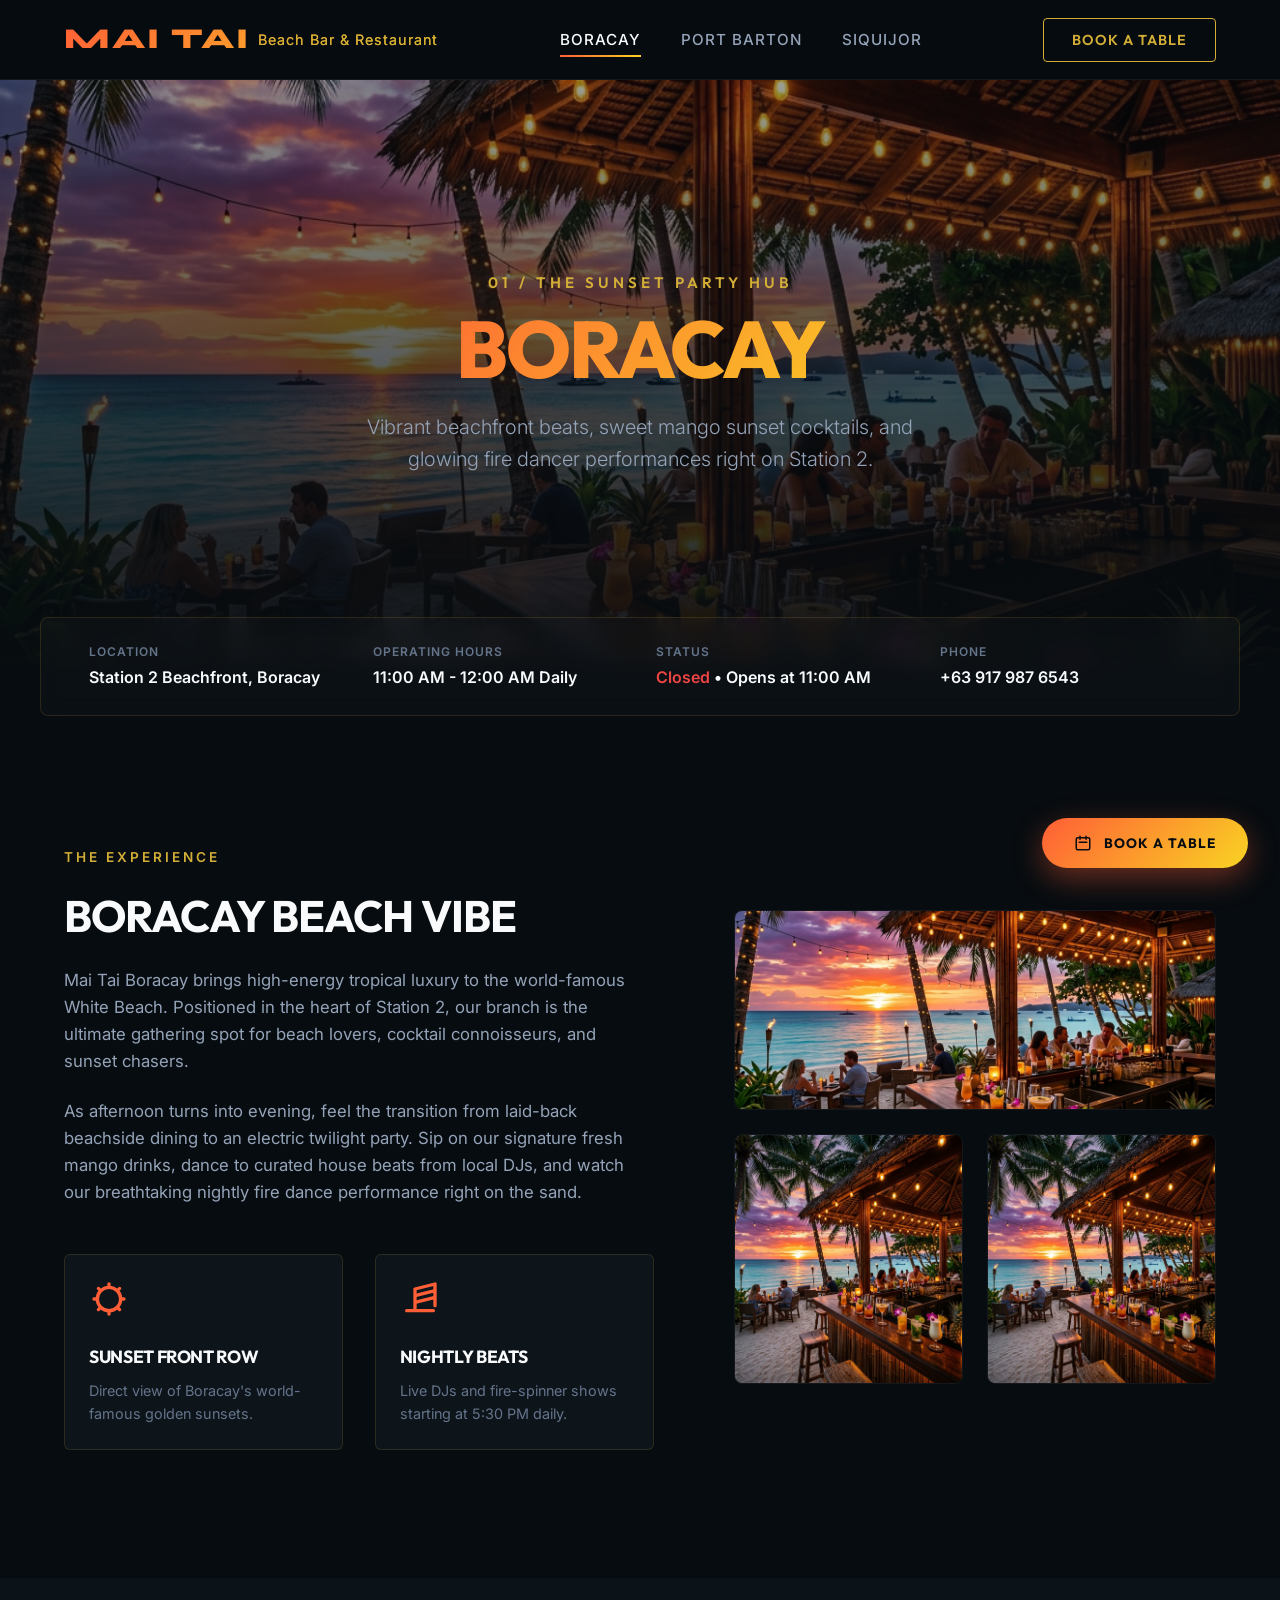
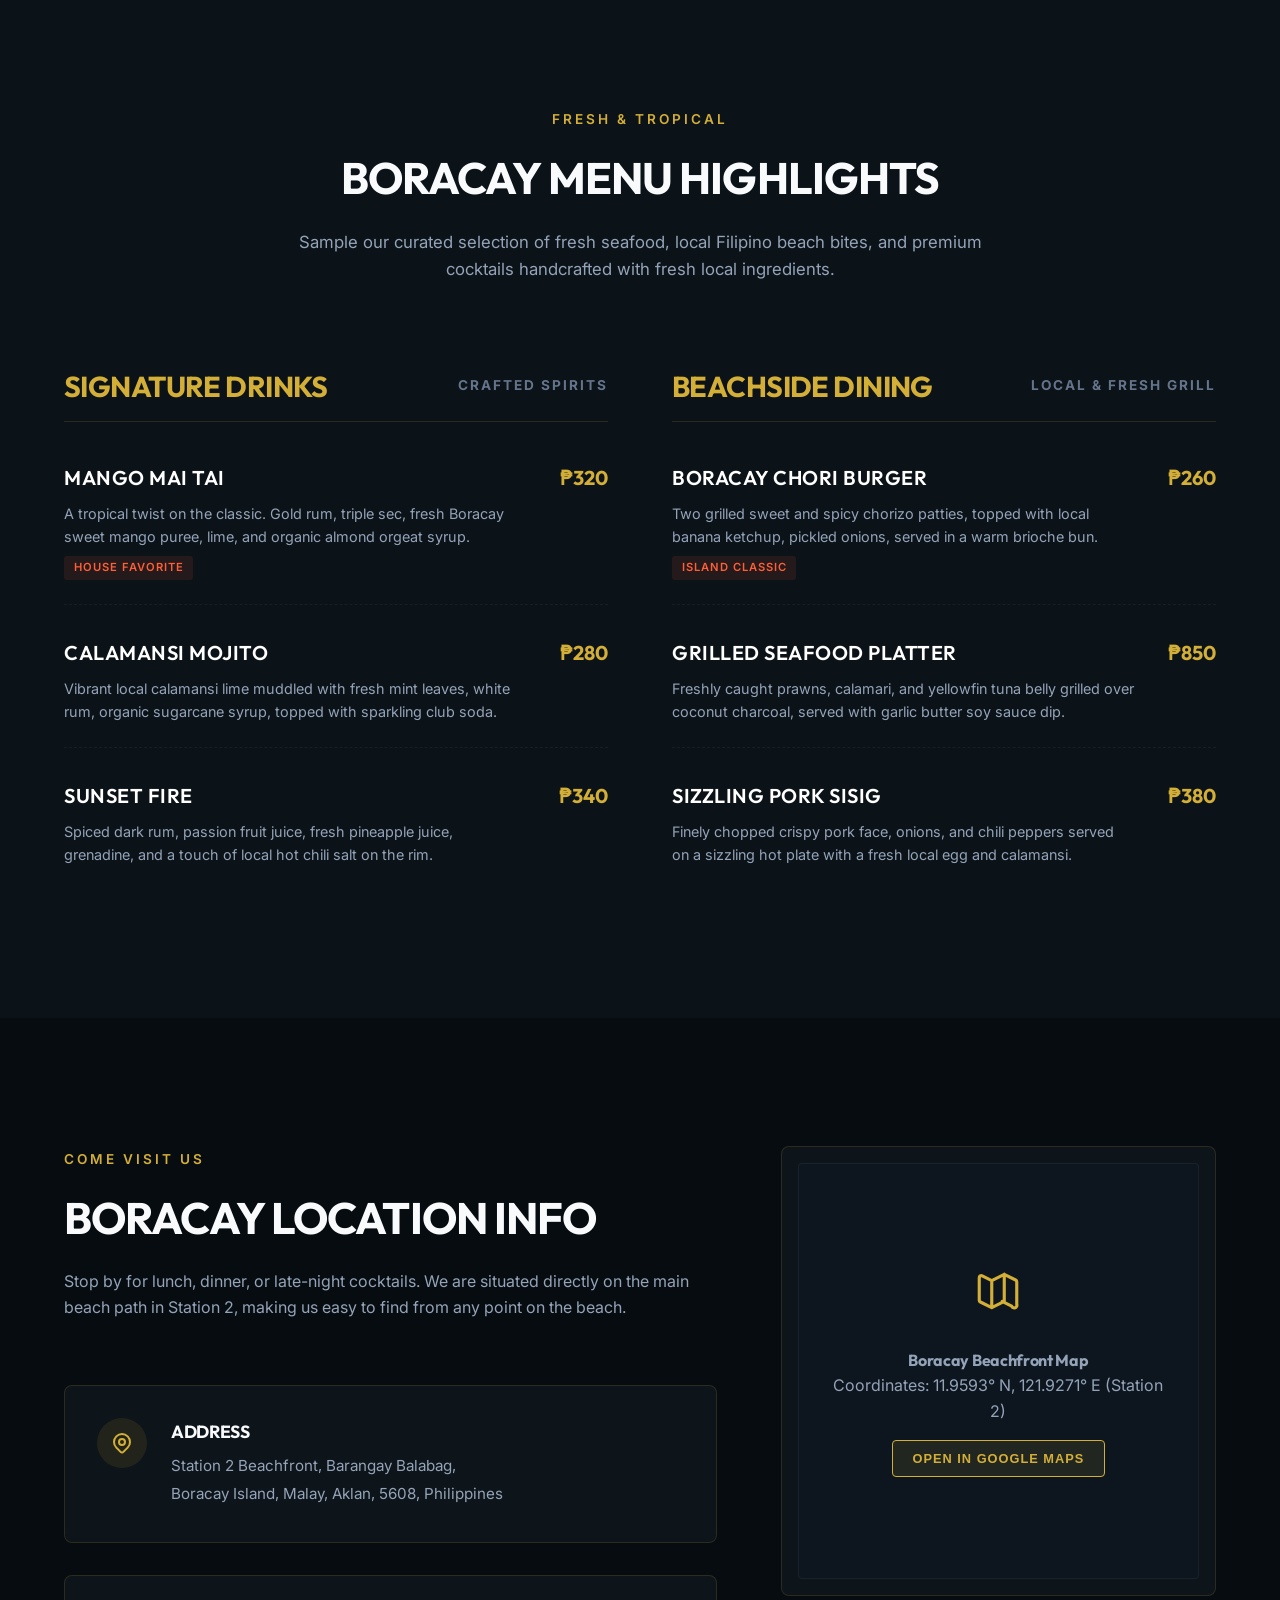
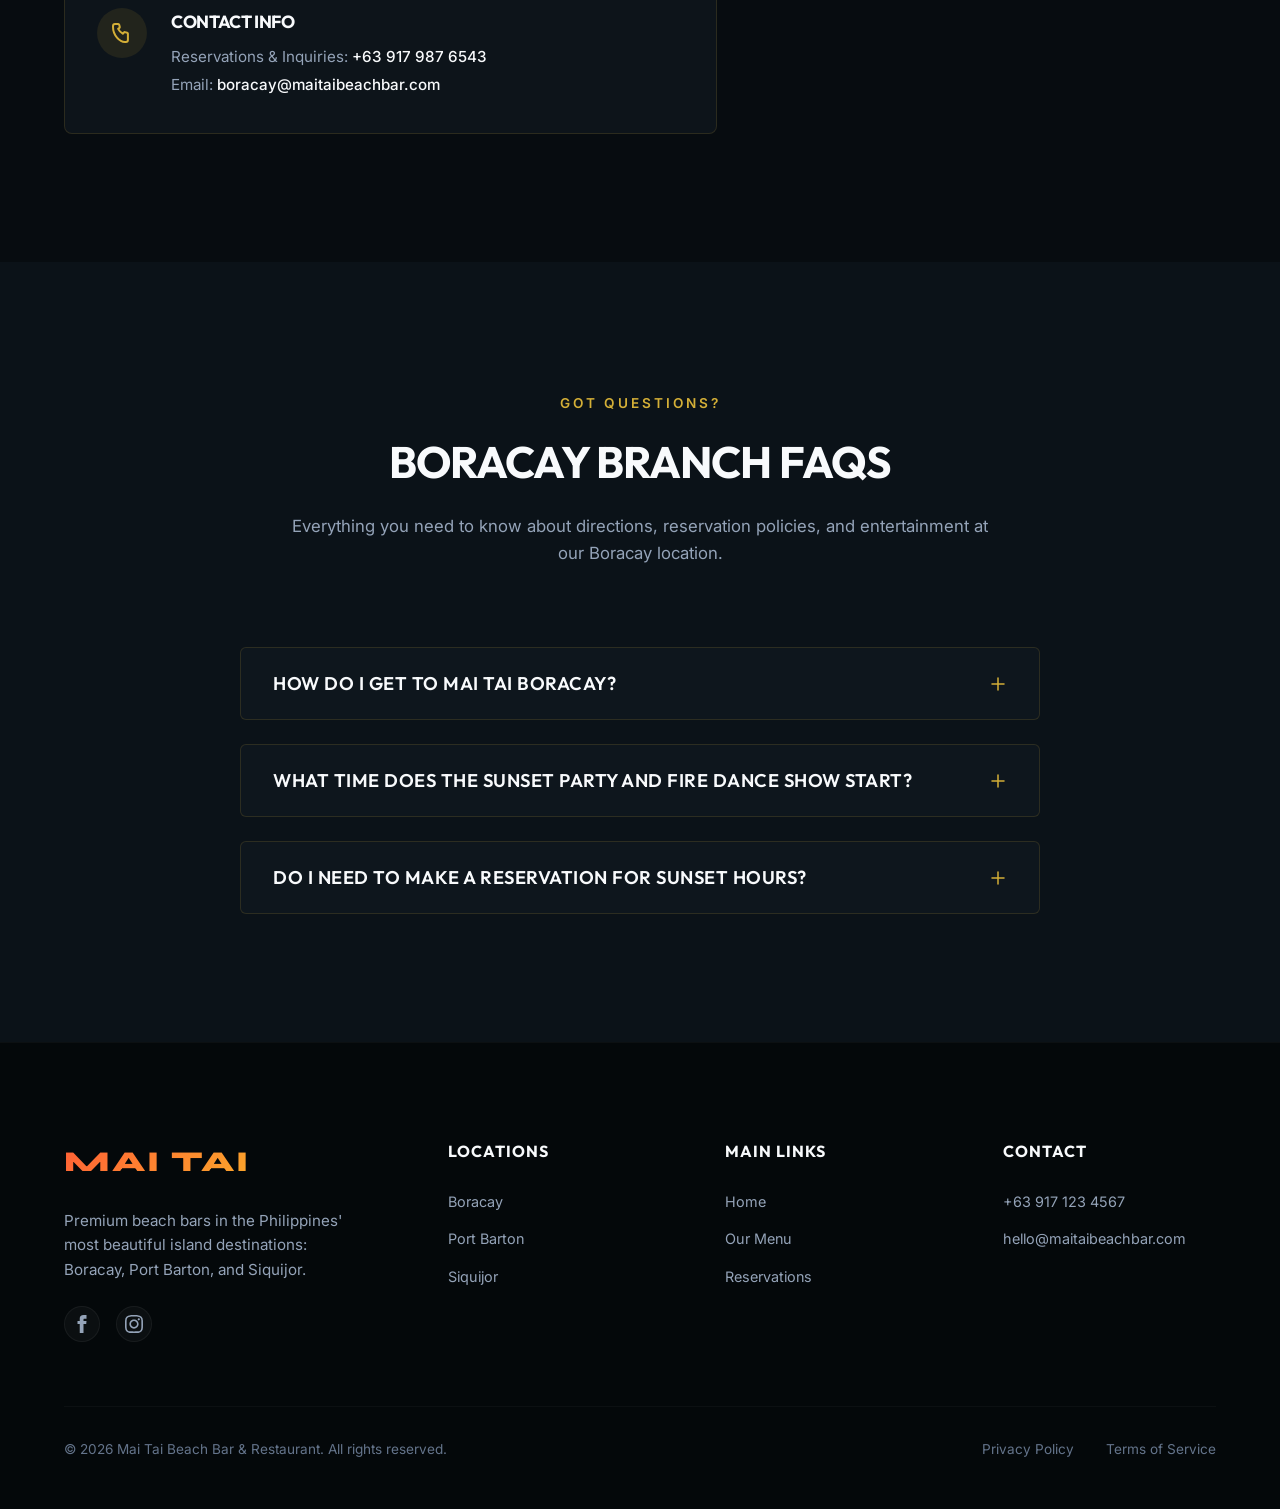
==== boracay.html @ 7ba45258 "Initial commit: Mai Tai Beach Bar Website with vertical split layout and local SEO/GEO schemas" ====
<!DOCTYPE html>
<html lang="en">
<head>
  <meta charset="UTF-8">
  <meta name="viewport" content="width=device-width, initial-scale=1.0">
  <title>Mai Tai Beach Bar Boracay | Sunset Party & Grill beachfront Station 2</title>
  
  <!-- SEO Meta Tags -->
  <meta name="description" content="Visit Mai Tai Beach Bar in Station 2 beachfront, Boracay. Enjoy the ultimate sunset party hub, premium signature mango cocktails, fresh seafood grill, and nightly fire dancer spectacles.">
  <meta name="keywords" content="Mai Tai Boracay, beach bar Boracay, Station 2 beachfront restaurant, Boracay sunset party, Boracay fire dancers, mango cocktails Boracay, seafood grill Boracay">
  
  <!-- Open Graph -->
  <meta property="og:type" content="website">
  <meta property="og:url" content="https://maitaibeachbar.com/boracay.html">
  <meta property="og:title" content="Mai Tai Beach Bar Boracay | Sunset Party & Grill beachfront Station 2">
  <meta property="og:description" content="Experience Boracay's best beach sunset party with signature cocktails, seafood grill, and glowing nightly entertainment right on Station 2 beachfront.">
  <meta property="og:image" content="assets/images/boracay.png">

  <!-- Stylesheet -->
  <link rel="stylesheet" href="css/style.css">

  <!-- Structured Data: LocalBusiness & FAQPage (SEO/GEO) -->
  <script type="application/ld+json">
  {
    "@context": "https://schema.org",
    "@graph": [
      {
        "@type": "BarOrRestaurant",
        "@id": "https://maitaibeachbar.com/boracay.html#localbusiness",
        "name": "Mai Tai Beach Bar & Restaurant - Boracay",
        "image": "https://maitaibeachbar.com/assets/images/boracay.png",
        "url": "https://maitaibeachbar.com/boracay.html",
        "telephone": "+639179876543",
        "priceRange": "$$",
        "servesCuisine": "Filipino Fusion, International, Seafood, Cocktails",
        "address": {
          "@type": "PostalAddress",
          "streetAddress": "Station 2, Beachfront, Balabag",
          "addressLocality": "Boracay Island",
          "addressRegion": "Malay, Aklan",
          "postalCode": "5608",
          "addressCountry": "PH"
        },
        "geo": {
          "@type": "GeoCoordinates",
          "latitude": 11.9593,
          "longitude": 121.9271
        },
        "openingHoursSpecification": [
          {
            "@type": "OpeningHoursSpecification",
            "dayOfWeek": [
              "Monday",
              "Tuesday",
              "Wednesday",
              "Thursday",
              "Friday",
              "Saturday",
              "Sunday"
            ],
            "opens": "11:00",
            "closes": "00:00"
          }
        ],
        "menu": "https://maitaibeachbar.com/boracay.html#menu"
      },
      {
        "@type": "FAQPage",
        "@id": "https://maitaibeachbar.com/boracay.html#faq",
        "mainEntity": [
          {
            "@type": "Question",
            "name": "Where is Mai Tai Boracay located?",
            "acceptedAnswer": {
              "@type": "Answer",
              "text": "Mai Tai Boracay is situated directly on the beachfront of Station 2, Balabag, Boracay Island, right in the center of the famous white beach, making it highly accessible from nearby hotels."
            }
          },
          {
            "@type": "Question",
            "name": "What time does the sunset party and fire dance show start?",
            "acceptedAnswer": {
              "@type": "Answer",
              "text": "Our sunset happy hour begins at 4:00 PM daily. The famous fire dance shows and DJ sessions start at 5:30 PM just as the sun sets over the horizon."
            }
          },
          {
            "@type": "Question",
            "name": "Do I need to make a reservation for sunset hours?",
            "acceptedAnswer": {
              "@type": "Answer",
              "text": "Walk-ins are welcome, but beachfront tables are highly popular during sunset peak hours (4:30 PM - 6:30 PM). We strongly recommend reserving a table online in advance to guarantee the best views."
            }
          }
        ]
      }
    ]
  }
  </script>
</head>
<body>

  <!-- Navigation -->
  <nav class="navbar" id="main-nav">
    <a href="index.html" class="logo">
      MAI TAI <span>Beach Bar & Restaurant</span>
    </a>
    <ul class="nav-links" id="nav-menu">
      <li class="nav-item active"><a href="boracay.html">Boracay</a></li>
      <li class="nav-item"><a href="port-barton.html">Port Barton</a></li>
      <li class="nav-item"><a href="siquijor.html">Siquijor</a></li>
    </ul>
    <button class="nav-btn open-booking-modal" data-branch="Boracay">Book a Table</button>
    <button class="hamburger" id="nav-toggle" aria-label="Toggle Menu">
      <span></span>
      <span></span>
      <span></span>
    </button>
  </nav>

  <!-- Hero Section -->
  <header class="branch-hero">
    <div class="branch-hero-bg" style="background-image: url('assets/images/boracay.png');"></div>
    <div class="branch-hero-content">
      <span class="branch-tag">01 / The Sunset Party Hub</span>
      <h1 class="branch-title">Boracay</h1>
      <p class="branch-subtitle">Vibrant beachfront beats, sweet mango sunset cocktails, and glowing fire dancer performances right on Station 2.</p>
    </div>
  </header>

  <!-- TL;DR Quick Info Bar (GEO-Optimized Card) -->
  <section class="container">
    <div class="tldr-bar">
      <div class="tldr-item">
        <span class="tldr-label">Location</span>
        <span class="tldr-value">Station 2 Beachfront, Boracay</span>
      </div>
      <div class="tldr-item">
        <span class="tldr-label">Operating Hours</span>
        <span class="tldr-value">11:00 AM - 12:00 AM Daily</span>
      </div>
      <div class="tldr-item">
        <span class="tldr-label">Status</span>
        <span class="tldr-value" id="open-status">Loading hours...</span>
      </div>
      <div class="tldr-item">
        <span class="tldr-label">Phone</span>
        <span class="tldr-value"><a href="tel:+639179876543">+63 917 987 6543</a></span>
      </div>
    </div>
  </section>

  <!-- About / Vibe Section -->
  <section class="section section-dark">
    <div class="container about-grid">
      <div class="about-text">
        <span class="section-tag">The Experience</span>
        <h2 class="section-title">Boracay Beach Vibe</h2>
        <p>Mai Tai Boracay brings high-energy tropical luxury to the world-famous White Beach. Positioned in the heart of Station 2, our branch is the ultimate gathering spot for beach lovers, cocktail connoisseurs, and sunset chasers.</p>
        <p>As afternoon turns into evening, feel the transition from laid-back beachside dining to an electric twilight party. Sip on our signature fresh mango drinks, dance to curated house beats from local DJs, and watch our breathtaking nightly fire dance performance right on the sand.</p>
        
        <div class="about-features">
          <div class="feature-card">
            <svg class="feature-icon" fill="none" stroke="currentColor" stroke-linecap="round" stroke-linejoin="round" stroke-width="2" viewBox="0 0 24 24"><path d="M12 3v1m0 16v1m9-9h-1M4 12H3m15.364-6.364l-.707.707M6.343 17.657l-.707.707m0-12.728l.707.707m11.314 11.314l.707.707M12 5a7 7 0 100 14 7 7 0 000-14z"/></svg>
            <h4>Sunset Front Row</h4>
            <p>Direct view of Boracay's world-famous golden sunsets.</p>
          </div>
          <div class="feature-card">
            <svg class="feature-icon" fill="none" stroke="currentColor" stroke-linecap="round" stroke-linejoin="round" stroke-width="2" viewBox="0 0 24 24"><path d="M9 19V6l12-3v13M9 10l12-3M9 14l12-3M4 19H20"/></svg>
            <h4>Nightly Beats</h4>
            <p>Live DJs and fire-spinner shows starting at 5:30 PM daily.</p>
          </div>
        </div>
      </div>
      
      <div class="about-gallery">
        <div class="gallery-img wide">
          <img src="assets/images/boracay.png" alt="Mai Tai Boracay sunset beachfront dining view">
        </div>
        <div class="gallery-img">
          <img src="assets/images/boracay.png" alt="Vibrant tropical cocktails at Mai Tai Boracay">
        </div>
        <div class="gallery-img">
          <img src="assets/images/boracay.png" alt="Beachfront fire performance at Mai Tai Beach Bar">
        </div>
      </div>
    </div>
  </section>

  <!-- Digital Menu Preview -->
  <section class="section section-alt" id="menu">
    <div class="container">
      <div class="section-header">
        <span class="section-tag">Fresh & Tropical</span>
        <h2 class="section-title">Boracay Menu Highlights</h2>
        <p class="section-desc">Sample our curated selection of fresh seafood, local Filipino beach bites, and premium cocktails handcrafted with fresh local ingredients.</p>
      </div>

      <div class="menu-grid">
        <!-- Cocktails -->
        <div>
          <h3 class="menu-category-title">Signature Drinks <span>Crafted Spirits</span></h3>
          <div class="menu-items-list">
            <div class="menu-item">
              <div class="menu-item-header">
                <h4 class="menu-item-name">Mango Mai Tai</h4>
                <span class="menu-item-price">₱320</span>
              </div>
              <p class="menu-item-desc">A tropical twist on the classic. Gold rum, triple sec, fresh Boracay sweet mango puree, lime, and organic almond orgeat syrup.</p>
              <span class="menu-item-tag">House Favorite</span>
            </div>
            <div class="menu-item">
              <div class="menu-item-header">
                <h4 class="menu-item-name">Calamansi Mojito</h4>
                <span class="menu-item-price">₱280</span>
              </div>
              <p class="menu-item-desc">Vibrant local calamansi lime muddled with fresh mint leaves, white rum, organic sugarcane syrup, topped with sparkling club soda.</p>
            </div>
            <div class="menu-item">
              <div class="menu-item-header">
                <h4 class="menu-item-name">Sunset Fire</h4>
                <span class="menu-item-price">₱340</span>
              </div>
              <p class="menu-item-desc">Spiced dark rum, passion fruit juice, fresh pineapple juice, grenadine, and a touch of local hot chili salt on the rim.</p>
            </div>
          </div>
        </div>

        <!-- Food -->
        <div>
          <h3 class="menu-category-title">Beachside Dining <span>Local & Fresh Grill</span></h3>
          <div class="menu-items-list">
            <div class="menu-item">
              <div class="menu-item-header">
                <h4 class="menu-item-name">Boracay Chori Burger</h4>
                <span class="menu-item-price">₱260</span>
              </div>
              <p class="menu-item-desc">Two grilled sweet and spicy chorizo patties, topped with local banana ketchup, pickled onions, served in a warm brioche bun.</p>
              <span class="menu-item-tag">Island Classic</span>
            </div>
            <div class="menu-item">
              <div class="menu-item-header">
                <h4 class="menu-item-name">Grilled Seafood Platter</h4>
                <span class="menu-item-price">₱850</span>
              </div>
              <p class="menu-item-desc">Freshly caught prawns, calamari, and yellowfin tuna belly grilled over coconut charcoal, served with garlic butter soy sauce dip.</p>
            </div>
            <div class="menu-item">
              <div class="menu-item-header">
                <h4 class="menu-item-name">Sizzling Pork Sisig</h4>
                <span class="menu-item-price">₱380</span>
              </div>
              <p class="menu-item-desc">Finely chopped crispy pork face, onions, and chili peppers served on a sizzling hot plate with a fresh local egg and calamansi.</p>
            </div>
          </div>
        </div>
      </div>
    </div>
  </section>

  <!-- Location Map & Contact -->
  <section class="section section-dark">
    <div class="container contact-grid">
      <!-- Contact Information -->
      <div class="contact-info-list">
        <div>
          <span class="section-tag">Come Visit Us</span>
          <h2 class="section-title">Boracay Location Info</h2>
          <p style="color: var(--text-secondary); margin-bottom: 2rem;">Stop by for lunch, dinner, or late-night cocktails. We are situated directly on the main beach path in Station 2, making us easy to find from any point on the beach.</p>
        </div>
        
        <div class="info-item-box">
          <div class="info-icon-wrapper">
            <svg fill="none" stroke="currentColor" stroke-linecap="round" stroke-linejoin="round" stroke-width="2" viewBox="0 0 24 24"><path d="M17.657 16.657L13.414 20.9a1.998 1.998 0 01-2.827 0l-4.244-4.243a8 8 0 1111.314 0z"/><path d="M15 11a3 3 0 11-6 0 3 3 0 016 0z"/></svg>
          </div>
          <div class="info-details">
            <h4>Address</h4>
            <p>Station 2 Beachfront, Barangay Balabag,</p>
            <p>Boracay Island, Malay, Aklan, 5608, Philippines</p>
          </div>
        </div>

        <div class="info-item-box">
          <div class="info-icon-wrapper">
            <svg fill="none" stroke="currentColor" stroke-linecap="round" stroke-linejoin="round" stroke-width="2" viewBox="0 0 24 24"><path d="M3 5a2 2 0 012-2h3.28a1 1 0 01.94.725l.548 2.2a1 1 0 01-.321.988l-1.305.98a10.582 10.582 0 004.872 4.872l.98-1.305a1 1 0 01.988-.321l2.2.548a1 1 0 01.725.94V19a2 2 0 01-2 2h-1C9.716 21 3 14.284 3 6V5z"/></svg>
          </div>
          <div class="info-details">
            <h4>Contact Info</h4>
            <p>Reservations & Inquiries: <a href="tel:+639179876543">+63 917 987 6543</a></p>
            <p>Email: <a href="mailto:boracay@maitaibeachbar.com">boracay@maitaibeachbar.com</a></p>
          </div>
        </div>
      </div>

      <!-- Map Block -->
      <div class="map-card">
        <div class="map-embed">
          <div class="map-placeholder-content">
            <svg class="map-placeholder-icon" fill="none" stroke="currentColor" stroke-linecap="round" stroke-linejoin="round" stroke-width="1.5" viewBox="0 0 24 24"><path d="M9 20l-5.447-2.724A1 1 0 013 16.382V5.618a1 1 0 011.447-.894L9 7m0 13l6-3m-6 3V7m5 10l4.553 2.276A1 1 0 0021 18.382V7.618a1 1 0 00-.553-.894L15 4m0 13V4m0 0L9 7"/></svg>
            <h4>Boracay Beachfront Map</h4>
            <p>Coordinates: 11.9593° N, 121.9271° E (Station 2)</p>
            <button class="map-placeholder-btn" onclick="window.open('https://maps.google.com/?q=11.9593,121.9271')">Open in Google Maps</button>
          </div>
        </div>
      </div>
    </div>
  </section>

  <!-- FAQ Section (GEO/RAG-Optimized) -->
  <section class="section section-alt">
    <div class="container">
      <div class="section-header">
        <span class="section-tag">Got Questions?</span>
        <h2 class="section-title">Boracay Branch FAQs</h2>
        <p class="section-desc">Everything you need to know about directions, reservation policies, and entertainment at our Boracay location.</p>
      </div>

      <div class="faq-list">
        <div class="faq-item">
          <button class="faq-question">
            <span>How do I get to Mai Tai Boracay?</span>
            <svg class="faq-icon" fill="none" stroke="currentColor" stroke-linecap="round" stroke-linejoin="round" stroke-width="2" viewBox="0 0 24 24"><path d="M12 4v16m8-8H4"/></svg>
          </button>
          <div class="faq-answer">
            <div class="faq-answer-content">
              We are located right on the beachfront pathway of Station 2, Barangay Balabag. If you're walking along the beach, we are situated between D'Mall and Station 3. Any tricycle driver can take you to the Station 2 beachfront access path near Hennan Regent, and we are just a short 2-minute walk from the main road.
            </div>
          </div>
        </div>

        <div class="faq-item">
          <button class="faq-question">
            <span>What time does the sunset party and fire dance show start?</span>
            <svg class="faq-icon" fill="none" stroke="currentColor" stroke-linecap="round" stroke-linejoin="round" stroke-width="2" viewBox="0 0 24 24"><path d="M12 4v16m8-8H4"/></svg>
          </button>
          <div class="faq-answer">
            <div class="faq-answer-content">
              Our sunset happy hour begins at 4:00 PM daily. The famous fire dance shows and DJ sessions start at 5:30 PM just as the sun sets over the horizon.
            </div>
          </div>
        </div>

        <div class="faq-item">
          <button class="faq-question">
            <span>Do I need to make a reservation for sunset hours?</span>
            <svg class="faq-icon" fill="none" stroke="currentColor" stroke-linecap="round" stroke-linejoin="round" stroke-width="2" viewBox="0 0 24 24"><path d="M12 4v16m8-8H4"/></svg>
          </button>
          <div class="faq-answer">
            <div class="faq-answer-content">
              Walk-ins are welcome, but beachfront tables are highly popular during sunset peak hours (4:30 PM - 6:30 PM). We strongly recommend reserving a table online in advance to guarantee the best views.
            </div>
          </div>
        </div>
      </div>
    </div>
  </section>

  <!-- Footer -->
  <footer class="footer">
    <div class="footer-grid">
      <div class="footer-brand">
        <a href="index.html" class="logo">MAI TAI</a>
        <p class="footer-desc">Premium beach bars in the Philippines' most beautiful island destinations: Boracay, Port Barton, and Siquijor.</p>
        <div class="social-links">
          <a href="#" class="social-icon" aria-label="Facebook"><svg fill="currentColor" width="18" height="18" viewBox="0 0 24 24"><path d="M9 8h-3v4h3v12h5v-12h3.642l.358-4h-4v-1.667c0-.955.192-1.333 1.115-1.333h2.885v-5h-3.808c-3.596 0-5.192 1.583-5.192 4.615v3.385z"/></svg></a>
          <a href="#" class="social-icon" aria-label="Instagram"><svg fill="currentColor" width="18" height="18" viewBox="0 0 24 24"><path d="M12 2.163c3.204 0 3.584.012 4.85.07 3.252.148 4.771 1.691 4.919 4.919.058 1.265.069 1.645.069 4.849 0 3.205-.012 3.584-.069 4.849-.149 3.225-1.664 4.771-4.919 4.919-1.266.058-1.644.07-4.85.07-3.204 0-3.584-.012-4.849-.07-3.26-.149-4.771-1.699-4.919-4.92-.058-1.265-.07-1.644-.07-4.849 0-3.204.013-3.583.07-4.849.149-3.227 1.664-4.771 4.919-4.919 1.266-.057 1.645-.069 4.849-.069zm0-2c-3.259 0-3.667.014-4.947.072-4.358.2-6.78 2.618-6.98 6.98-.059 1.281-.073 1.689-.073 4.948 0 3.259.014 3.668.072 4.948.2 4.358 2.618 6.78 6.98 6.98 1.281.058 1.689.072 4.948.072 3.259 0 3.668-.014 4.948-.072 4.354-.2 6.782-2.618 6.979-6.98.059-1.28.073-1.689.073-4.948 0-3.259-.014-3.667-.072-4.947-.196-4.354-2.617-6.78-6.979-6.98-1.281-.059-1.69-.073-4.949-.073zm0 5.838c-3.403 0-6.162 2.759-6.162 6.162s2.759 6.163 6.162 6.163 6.162-2.759 6.162-6.163c0-3.403-2.759-6.162-6.162-6.162zm0 10.162c-2.209 0-4-1.79-4-4 0-2.209 1.791-4 4-4s4 1.791 4 4c0 2.21-1.791 4-4 4zm6.406-11.845c-.796 0-1.441.645-1.441 1.44s.645 1.44 1.441 1.44c.795 0 1.439-.645 1.439-1.44s-.644-1.44-1.439-1.44z"/></svg></a>
        </div>
      </div>
      
      <div class="footer-col">
        <h5>Locations</h5>
        <ul class="footer-links">
          <li><a href="boracay.html">Boracay</a></li>
          <li><a href="port-barton.html">Port Barton</a></li>
          <li><a href="siquijor.html">Siquijor</a></li>
        </ul>
      </div>

      <div class="footer-col">
        <h5>Main Links</h5>
        <ul class="footer-links">
          <li><a href="index.html">Home</a></li>
          <li><a href="boracay.html#menu">Our Menu</a></li>
          <li><a href="#" class="open-booking-modal">Reservations</a></li>
        </ul>
      </div>

      <div class="footer-col">
        <h5>Contact</h5>
        <ul class="footer-links">
          <li><a href="tel:+639171234567">+63 917 123 4567</a></li>
          <li><a href="mailto:hello@maitaibeachbar.com">hello@maitaibeachbar.com</a></li>
        </ul>
      </div>
    </div>
    
    <div class="footer-bottom">
      <p>&copy; 2026 Mai Tai Beach Bar & Restaurant. All rights reserved.</p>
      <div class="footer-policy-links">
        <a href="#">Privacy Policy</a>
        <a href="#">Terms of Service</a>
      </div>
    </div>
  </footer>

  <!-- Floating Booking Button -->
  <button class="floating-booking-btn open-booking-modal" data-branch="Boracay">
    <svg fill="none" stroke="currentColor" stroke-linecap="round" stroke-linejoin="round" stroke-width="2" viewBox="0 0 24 24"><path d="M8 7V3m8 4V3m-9 8h10M5 21h14a2 2 0 002-2V7a2 2 0 00-2-2H5a2 2 0 00-2 2v12a2 2 0 002 2z"/></svg>
    Book a Table
  </button>

  <!-- Reservation Modal -->
  <div class="modal" id="booking-modal">
    <div class="modal-content">
      <button class="modal-close" id="close-modal" aria-label="Close Modal">
        <svg fill="none" stroke="currentColor" stroke-linecap="round" stroke-linejoin="round" stroke-width="2" viewBox="0 0 24 24"><path d="M6 18L18 6M6 6l12 12"/></svg>
      </button>
      
      <!-- Form State -->
      <form id="reservation-form">
        <div class="modal-header">
          <h3>Reserve A Table</h3>
          <p>Book your spot in paradise. Select your preferred branch below.</p>
        </div>
        
        <div class="form-group">
          <label class="form-label" for="book-branch">Select Beach Bar Branch</label>
          <select class="form-control" id="book-branch" name="branch" required>
            <option value="Boracay" selected>Mai Tai Boracay (Station 2)</option>
            <option value="Port Barton">Mai Tai Port Barton (Itaytay Beach)</option>
            <option value="Siquijor">Mai Tai Siquijor (San Juan Cliffside)</option>
          </select>
        </div>
        
        <div class="form-row">
          <div class="form-group">
            <label class="form-label" for="book-date">Date</label>
            <input type="date" class="form-control" id="book-date" name="date" required>
          </div>
          <div class="form-group">
            <label class="form-label" for="book-time">Time</label>
            <select class="form-control" id="book-time" name="time" required>
              <option value="" disabled selected>Select time...</option>
              <option value="11:00 AM">11:00 AM</option>
              <option value="12:30 PM">12:30 PM</option>
              <option value="2:00 PM">2:00 PM</option>
              <option value="4:00 PM">4:00 PM (Pre-Sunset)</option>
              <option value="5:30 PM">5:30 PM (Sunset Peak)</option>
              <option value="7:00 PM">7:00 PM</option>
              <option value="8:30 PM">8:30 PM</option>
              <option value="10:00 PM">10:00 PM</option>
            </select>
          </div>
        </div>

        <div class="form-row">
          <div class="form-group">
            <label class="form-label" for="book-guests">Guests</label>
            <select class="form-control" id="book-guests" name="guests" required>
              <option value="2" selected>2 People</option>
              <option value="3">3 People</option>
              <option value="4">4 People</option>
              <option value="6">6 People</option>
              <option value="8">8+ People (Group)</option>
            </select>
          </div>
          <div class="form-group">
            <label class="form-label" for="book-phone">Phone Number</label>
            <input type="tel" class="form-control" id="book-phone" name="phone" placeholder="+63 917..." required>
          </div>
        </div>

        <div class="form-group">
          <label class="form-label" for="book-name">Full Name</label>
          <input type="text" class="form-control" id="book-name" name="name" placeholder="John Doe" required>
        </div>

        <div class="form-group">
          <label class="form-label" for="book-email">Email Address</label>
          <input type="email" class="form-control" id="book-email" name="email" placeholder="john@example.com" required>
        </div>

        <button type="submit" class="form-submit-btn">Confirm Reservation</button>
      </form>

      <!-- Success State -->
      <div class="form-success-state" id="success-state">
        <div class="success-icon">
          <svg fill="none" stroke="currentColor" stroke-linecap="round" stroke-linejoin="round" stroke-width="2" viewBox="0 0 24 24"><path d="M5 13l4 4L19 7"/></svg>
        </div>
        <h4>Booking Confirmed!</h4>
        <p>Your table in paradise is reserved. We sent a confirmation email to <strong id="success-email">john@example.com</strong>. See you soon!</p>
        <button class="form-submit-btn" id="success-close-btn" style="margin-top: 2rem;">Awesome</button>
      </div>

    </div>
  </div>

  <!-- JavaScript -->
  <script src="js/main.js"></script>
</body>
</html>
---- css/style.css ----
/* Google Fonts */
@import url('https://fonts.googleapis.com/css2?family=Inter:wght@300;400;500;600;700&family=Outfit:wght@300;400;500;600;700;800&family=Syne:wght@500;600;700;800&display=swap');

:root {
  /* Color Palette */
  --bg-dark: #070c10;
  --bg-card: rgba(18, 26, 33, 0.65);
  --bg-card-hover: rgba(25, 36, 46, 0.85);
  --border-color: rgba(212, 175, 55, 0.15);
  --border-hover: rgba(212, 175, 55, 0.4);
  
  --primary-gold: #d4af37; /* Sand Gold */
  --primary-gold-rgb: 212, 175, 55;
  --accent-orange: #ff5e36; /* Sunset Orange */
  --accent-yellow: #f9d423; /* Golden Sunset */
  
  --text-primary: #f8fafc;
  --text-secondary: #94a3b8;
  --text-muted: #64748b;
  
  /* Gradation */
  --sunset-gradient: linear-gradient(135deg, var(--accent-orange) 0%, var(--accent-yellow) 100%);
  --dark-overlay: linear-gradient(to bottom, rgba(7, 12, 16, 0.2) 0%, rgba(7, 12, 16, 0.85) 100%);
  --panel-overlay: linear-gradient(to bottom, rgba(7, 12, 16, 0.1) 0%, rgba(7, 12, 16, 0.5) 60%, rgba(7, 12, 16, 0.95) 100%);
  
  /* Font Family */
  --font-title: 'Outfit', sans-serif;
  --font-accent: 'Syne', sans-serif;
  --font-body: 'Inter', sans-serif;

  /* Nav Height */
  --nav-height: 80px;
}

/* Reset & Base Styles */
* {
  margin: 0;
  padding: 0;
  box-sizing: border-box;
}

html {
  scroll-behavior: smooth;
}

body {
  font-family: var(--font-body);
  background-color: var(--bg-dark);
  color: var(--text-primary);
  line-height: 1.6;
  overflow-x: hidden;
}

h1, h2, h3, h4, h5, h6 {
  font-family: var(--font-title);
  font-weight: 700;
  letter-spacing: -0.02em;
}

a {
  text-decoration: none;
  color: inherit;
  transition: all 0.3s ease;
}

img {
  max-width: 100%;
  height: auto;
  display: block;
}

/* Header & Navbar */
.navbar {
  position: fixed;
  top: 0;
  left: 0;
  width: 100%;
  height: var(--nav-height);
  background: rgba(7, 12, 16, 0.8);
  backdrop-filter: blur(15px);
  -webkit-backdrop-filter: blur(15px);
  border-bottom: 1px solid rgba(255, 255, 255, 0.05);
  z-index: 1000;
  display: flex;
  align-items: center;
  justify-content: space-between;
  padding: 0 4rem;
  transition: all 0.4s ease;
}

.navbar.scrolled {
  height: 70px;
  background: rgba(7, 12, 16, 0.95);
  box-shadow: 0 10px 30px rgba(0, 0, 0, 0.3);
}

.logo {
  font-family: var(--font-accent);
  font-weight: 800;
  font-size: 1.8rem;
  letter-spacing: 2px;
  background: var(--sunset-gradient);
  -webkit-background-clip: text;
  -webkit-text-fill-color: transparent;
  display: flex;
  align-items: center;
  gap: 0.5rem;
}

.logo span {
  font-size: 0.9rem;
  font-family: var(--font-body);
  font-weight: 400;
  letter-spacing: 1px;
  color: var(--primary-gold);
  -webkit-text-fill-color: initial;
}

.nav-links {
  display: flex;
  list-style: none;
  gap: 2.5rem;
  align-items: center;
}

.nav-item a {
  font-size: 0.95rem;
  font-weight: 500;
  letter-spacing: 1px;
  text-transform: uppercase;
  color: var(--text-secondary);
  position: relative;
  padding: 0.5rem 0;
}

.nav-item a:hover,
.nav-item.active a {
  color: var(--text-primary);
}

.nav-item a::after {
  content: '';
  position: absolute;
  bottom: 0;
  left: 0;
  width: 0;
  height: 2px;
  background: var(--sunset-gradient);
  transition: width 0.3s ease;
}

.nav-item a:hover::after,
.nav-item.active a::after {
  width: 100%;
}

.nav-btn {
  background: transparent;
  border: 1px solid var(--primary-gold);
  color: var(--primary-gold);
  padding: 0.75rem 1.75rem;
  font-family: var(--font-title);
  font-weight: 600;
  font-size: 0.9rem;
  letter-spacing: 1px;
  text-transform: uppercase;
  border-radius: 4px;
  cursor: pointer;
  transition: all 0.3s cubic-bezier(0.25, 1, 0.5, 1);
}

.nav-btn:hover {
  background: var(--sunset-gradient);
  border-color: transparent;
  color: var(--bg-dark);
  box-shadow: 0 0 20px rgba(212, 175, 55, 0.3);
  transform: translateY(-2px);
}

/* Hamburger Menu (Mobile) */
.hamburger {
  display: none;
  cursor: pointer;
  background: none;
  border: none;
}

.hamburger span {
  display: block;
  width: 25px;
  height: 2px;
  background-color: var(--text-primary);
  margin: 5px 0;
  transition: all 0.3s ease;
}

/* Split Screen Homepage */
.split-container {
  display: flex;
  width: 100%;
  height: calc(100vh - var(--nav-height));
  margin-top: var(--nav-height);
  overflow: hidden;
  background-color: var(--bg-dark);
}

.split-panel {
  position: relative;
  flex: 1;
  height: 100%;
  overflow: hidden;
  transition: flex 0.7s cubic-bezier(0.25, 1, 0.4, 1);
  display: flex;
  flex-direction: column;
  justify-content: flex-end;
  padding: 4rem 3rem;
  border-right: 1px solid rgba(255, 255, 255, 0.05);
}

.split-panel:last-child {
  border-right: none;
}

.panel-bg {
  position: absolute;
  top: 0;
  left: 0;
  width: 100%;
  height: 100%;
  background-size: cover;
  background-position: center;
  transition: transform 1.2s cubic-bezier(0.25, 1, 0.4, 1);
  z-index: 1;
}

/* Split Overlays */
.split-panel::before {
  content: '';
  position: absolute;
  top: 0;
  left: 0;
  width: 100%;
  height: 100%;
  background: var(--panel-overlay);
  z-index: 2;
  transition: opacity 0.5s ease;
}

/* Hover States for Split Screen */
.split-container:hover .split-panel {
  flex: 0.6;
}

.split-container .split-panel:hover {
  flex: 1.8;
}

.split-panel:hover .panel-bg {
  transform: scale(1.08);
}

.split-panel:hover::before {
  opacity: 0.85;
}

/* Panel Contents */
.panel-content {
  position: relative;
  z-index: 3;
  width: 100%;
  transition: transform 0.5s cubic-bezier(0.25, 1, 0.4, 1);
}

.panel-meta {
  color: var(--primary-gold);
  font-size: 0.85rem;
  font-weight: 600;
  letter-spacing: 2px;
  text-transform: uppercase;
  margin-bottom: 0.75rem;
  display: flex;
  align-items: center;
  gap: 0.5rem;
}

.panel-meta span {
  width: 15px;
  height: 1px;
  background-color: var(--primary-gold);
  display: inline-block;
}

.panel-title {
  font-family: var(--font-title);
  font-size: 3.5rem;
  font-weight: 800;
  text-transform: uppercase;
  line-height: 1;
  margin-bottom: 1rem;
  color: #fff;
  letter-spacing: -1px;
  text-shadow: 0 4px 20px rgba(0, 0, 0, 0.5);
}

.panel-rating {
  display: flex;
  align-items: center;
  gap: 0.5rem;
  font-size: 0.9rem;
  color: #fbbf24;
  margin-bottom: 1.5rem;
}

.panel-rating span {
  color: var(--text-secondary);
}

.panel-desc {
  color: var(--text-secondary);
  font-size: 0.95rem;
  max-width: 80%;
  margin-bottom: 2rem;
  opacity: 0;
  transform: translateY(20px);
  max-height: 0;
  overflow: hidden;
  transition: opacity 0.5s ease, transform 0.5s ease, max-height 0.5s ease;
}

.split-panel:hover .panel-desc {
  opacity: 1;
  transform: translateY(0);
  max-height: 80px;
  margin-bottom: 2rem;
}

.panel-link {
  display: inline-flex;
  align-items: center;
  gap: 0.75rem;
  color: var(--text-primary);
  font-weight: 600;
  letter-spacing: 1px;
  text-transform: uppercase;
  font-size: 0.85rem;
  padding: 0.75rem 1.5rem;
  border-radius: 4px;
  background: rgba(255, 255, 255, 0.05);
  border: 1px solid rgba(255, 255, 255, 0.1);
  backdrop-filter: blur(10px);
  -webkit-backdrop-filter: blur(10px);
  overflow: hidden;
  transition: all 0.3s ease;
}

.panel-link svg {
  width: 16px;
  height: 16px;
  transition: transform 0.3s ease;
}

.split-panel:hover .panel-link {
  background: var(--sunset-gradient);
  color: var(--bg-dark);
  border-color: transparent;
  box-shadow: 0 5px 20px rgba(255, 94, 54, 0.3);
}

.split-panel:hover .panel-link svg {
  transform: translateX(5px);
}

/* Branch Pages Layout */
.branch-hero {
  height: 65vh;
  position: relative;
  margin-top: var(--nav-height);
  display: flex;
  align-items: center;
  justify-content: center;
  text-align: center;
  overflow: hidden;
}

.branch-hero-bg {
  position: absolute;
  top: 0;
  left: 0;
  width: 100%;
  height: 100%;
  background-size: cover;
  background-position: center;
  z-index: 1;
}

.branch-hero::before {
  content: '';
  position: absolute;
  top: 0;
  left: 0;
  width: 100%;
  height: 100%;
  background: linear-gradient(to bottom, rgba(7, 12, 16, 0.4) 0%, rgba(7, 12, 16, 0.95) 100%);
  z-index: 2;
}

.branch-hero-content {
  position: relative;
  z-index: 3;
  max-width: 800px;
  padding: 2rem;
}

.branch-tag {
  color: var(--primary-gold);
  font-family: var(--font-title);
  font-weight: 600;
  font-size: 0.95rem;
  letter-spacing: 4px;
  text-transform: uppercase;
  margin-bottom: 1rem;
  display: inline-block;
}

.branch-title {
  font-size: 5rem;
  font-weight: 800;
  text-transform: uppercase;
  line-height: 0.95;
  margin-bottom: 1.5rem;
  background: var(--sunset-gradient);
  -webkit-background-clip: text;
  -webkit-text-fill-color: transparent;
  letter-spacing: -2px;
}

.branch-subtitle {
  color: var(--text-secondary);
  font-size: 1.25rem;
  font-weight: 300;
  max-width: 600px;
  margin: 0 auto;
}

/* Section Common Styles */
.section {
  padding: 8rem 4rem;
  position: relative;
}

.section-dark {
  background-color: var(--bg-dark);
}

.section-alt {
  background-color: #0b1218;
}

.section-header {
  text-align: center;
  max-width: 700px;
  margin: 0 auto 5rem;
}

.section-tag {
  color: var(--primary-gold);
  font-size: 0.85rem;
  font-weight: 600;
  letter-spacing: 3px;
  text-transform: uppercase;
  margin-bottom: 0.75rem;
  display: inline-block;
}

.section-title {
  font-size: 2.75rem;
  font-weight: 700;
  text-transform: uppercase;
  margin-bottom: 1rem;
}

.section-desc {
  color: var(--text-secondary);
  font-size: 1.05rem;
}

/* Container */
.container {
  max-width: 1200px;
  margin: 0 auto;
}

/* Quick Facts / GEO TL;DR Bar */
.tldr-bar {
  background: rgba(255, 255, 255, 0.02);
  border: 1px solid var(--border-color);
  backdrop-filter: blur(10px);
  border-radius: 8px;
  padding: 1.5rem 3rem;
  margin-top: -3rem;
  position: relative;
  z-index: 10;
  display: grid;
  grid-template-columns: repeat(4, 1fr);
  gap: 2rem;
}

.tldr-item {
  display: flex;
  flex-direction: column;
  gap: 0.25rem;
}

.tldr-label {
  color: var(--text-muted);
  font-size: 0.75rem;
  font-weight: 600;
  text-transform: uppercase;
  letter-spacing: 1px;
}

.tldr-value {
  color: var(--text-primary);
  font-size: 1rem;
  font-weight: 600;
}

.tldr-value a:hover {
  color: var(--primary-gold);
}

/* About / Story Section */
.about-grid {
  display: grid;
  grid-template-columns: 1.1fr 0.9fr;
  gap: 5rem;
  align-items: center;
}

.about-text h3 {
  font-size: 1.8rem;
  color: var(--primary-gold);
  margin-bottom: 1.5rem;
  text-transform: uppercase;
}

.about-text p {
  color: var(--text-secondary);
  margin-bottom: 1.5rem;
  font-size: 1.05rem;
}

.about-features {
  display: grid;
  grid-template-columns: repeat(2, 1fr);
  gap: 2rem;
  margin-top: 3rem;
}

.feature-card {
  background: var(--bg-card);
  border: 1px solid var(--border-color);
  border-radius: 6px;
  padding: 1.5rem;
  transition: all 0.3s ease;
}

.feature-card:hover {
  border-color: var(--border-hover);
  background: var(--bg-card-hover);
  transform: translateY(-5px);
}

.feature-icon {
  width: 40px;
  height: 40px;
  color: var(--accent-orange);
  margin-bottom: 1rem;
}

.feature-card h4 {
  font-size: 1.1rem;
  margin-bottom: 0.5rem;
  text-transform: uppercase;
}

.feature-card p {
  font-size: 0.9rem;
  color: var(--text-muted);
  margin-bottom: 0;
}

.about-gallery {
  display: grid;
  grid-template-columns: repeat(2, 1fr);
  gap: 1.5rem;
}

.gallery-img {
  border-radius: 8px;
  overflow: hidden;
  height: 250px;
  border: 1px solid rgba(255, 255, 255, 0.05);
}

.gallery-img img {
  width: 100%;
  height: 100%;
  object-fit: cover;
  transition: transform 0.5s ease;
}

.gallery-img:hover img {
  transform: scale(1.05);
}

.gallery-img.wide {
  grid-column: span 2;
  height: 200px;
}

/* Digital Menu Section */
.menu-grid {
  display: grid;
  grid-template-columns: repeat(2, 1fr);
  gap: 4rem;
}

.menu-category-title {
  font-size: 1.8rem;
  font-weight: 700;
  text-transform: uppercase;
  color: var(--primary-gold);
  border-bottom: 1px solid var(--border-color);
  padding-bottom: 0.75rem;
  margin-bottom: 2.5rem;
  display: flex;
  justify-content: space-between;
  align-items: center;
}

.menu-category-title span {
  font-size: 0.85rem;
  color: var(--text-muted);
  font-family: var(--font-body);
  letter-spacing: 2px;
}

.menu-items-list {
  display: flex;
  flex-direction: column;
  gap: 2rem;
}

.menu-item {
  display: flex;
  flex-direction: column;
  gap: 0.5rem;
  position: relative;
  padding-bottom: 1.5rem;
  border-bottom: 1px dashed rgba(255, 255, 255, 0.05);
}

.menu-item:last-child {
  border-bottom: none;
}

.menu-item-header {
  display: flex;
  justify-content: space-between;
  align-items: baseline;
  gap: 1rem;
}

.menu-item-name {
  font-size: 1.25rem;
  font-weight: 600;
  text-transform: uppercase;
  color: #fff;
  letter-spacing: 0.5px;
}

.menu-item-price {
  font-family: var(--font-title);
  font-weight: 700;
  color: var(--primary-gold);
  font-size: 1.25rem;
  white-space: nowrap;
}

.menu-item-desc {
  font-size: 0.9rem;
  color: var(--text-secondary);
  max-width: 85%;
}

.menu-item-tag {
  align-self: flex-start;
  font-size: 0.7rem;
  font-weight: 600;
  letter-spacing: 1px;
  text-transform: uppercase;
  padding: 0.2rem 0.6rem;
  border-radius: 3px;
  background-color: rgba(255, 94, 54, 0.1);
  color: var(--accent-orange);
}

/* Contact & Info Grid */
.contact-grid {
  display: grid;
  grid-template-columns: 1.2fr 0.8fr;
  gap: 4rem;
}

.map-card {
  background: var(--bg-card);
  border: 1px solid var(--border-color);
  border-radius: 8px;
  padding: 1rem;
  overflow: hidden;
  height: 450px;
  display: flex;
  flex-direction: column;
}

.map-embed {
  width: 100%;
  flex: 1;
  background-color: #0d161f;
  border-radius: 4px;
  position: relative;
  display: flex;
  align-items: center;
  justify-content: center;
  border: 1px solid rgba(255, 255, 255, 0.05);
}

.map-placeholder-content {
  text-align: center;
  padding: 2rem;
  color: var(--text-secondary);
}

.map-placeholder-icon {
  width: 50px;
  height: 50px;
  color: var(--primary-gold);
  margin: 0 auto 1.5rem;
}

.map-placeholder-btn {
  background: rgba(212, 175, 55, 0.1);
  border: 1px solid var(--primary-gold);
  color: var(--primary-gold);
  font-size: 0.8rem;
  font-weight: 600;
  text-transform: uppercase;
  letter-spacing: 1px;
  padding: 0.6rem 1.2rem;
  border-radius: 4px;
  cursor: pointer;
  margin-top: 1rem;
  transition: all 0.3s ease;
}

.map-placeholder-btn:hover {
  background: var(--primary-gold);
  color: var(--bg-dark);
}

.contact-info-list {
  display: flex;
  flex-direction: column;
  gap: 2rem;
}

.info-item-box {
  background: var(--bg-card);
  border: 1px solid var(--border-color);
  border-radius: 8px;
  padding: 2rem;
  display: flex;
  gap: 1.5rem;
  transition: all 0.3s ease;
}

.info-item-box:hover {
  border-color: var(--border-hover);
  background: var(--bg-card-hover);
  transform: translateY(-3px);
}

.info-icon-wrapper {
  width: 50px;
  height: 50px;
  background-color: rgba(212, 175, 55, 0.1);
  border-radius: 50%;
  display: flex;
  align-items: center;
  justify-content: center;
  color: var(--primary-gold);
  flex-shrink: 0;
}

.info-icon-wrapper svg {
  width: 24px;
  height: 24px;
}

.info-details h4 {
  font-size: 1.1rem;
  text-transform: uppercase;
  margin-bottom: 0.5rem;
}

.info-details p {
  color: var(--text-secondary);
  font-size: 0.95rem;
  margin-bottom: 0.25rem;
}

.info-details a {
  color: var(--text-primary);
  font-weight: 500;
}

.info-details a:hover {
  color: var(--primary-gold);
}

/* FAQ Accordions */
.faq-list {
  max-width: 800px;
  margin: 0 auto;
  display: flex;
  flex-direction: column;
  gap: 1.5rem;
}

.faq-item {
  background: var(--bg-card);
  border: 1px solid var(--border-color);
  border-radius: 6px;
  overflow: hidden;
  transition: all 0.3s ease;
}

.faq-item:hover {
  border-color: var(--border-hover);
}

.faq-question {
  width: 100%;
  padding: 1.5rem 2rem;
  background: none;
  border: none;
  color: var(--text-primary);
  text-align: left;
  font-family: var(--font-title);
  font-size: 1.15rem;
  font-weight: 600;
  cursor: pointer;
  display: flex;
  justify-content: space-between;
  align-items: center;
  gap: 1rem;
}

.faq-question span {
  text-transform: uppercase;
  letter-spacing: 0.5px;
}

.faq-icon {
  width: 18px;
  height: 18px;
  color: var(--primary-gold);
  transition: transform 0.3s ease;
}

.faq-item.active .faq-icon {
  transform: rotate(45deg);
}

.faq-answer {
  max-height: 0;
  overflow: hidden;
  transition: max-height 0.4s cubic-bezier(0.25, 1, 0.5, 1);
}

.faq-answer-content {
  padding: 0 2rem 1.75rem;
  color: var(--text-secondary);
  font-size: 0.95rem;
  border-top: 1px solid rgba(255, 255, 255, 0.03);
  padding-top: 1rem;
}

/* Modal Booking Form */
.modal {
  position: fixed;
  top: 0;
  left: 0;
  width: 100%;
  height: 100%;
  background-color: rgba(7, 12, 16, 0.85);
  backdrop-filter: blur(10px);
  z-index: 2000;
  display: flex;
  align-items: center;
  justify-content: center;
  opacity: 0;
  pointer-events: none;
  transition: opacity 0.4s ease;
}

.modal.active {
  opacity: 1;
  pointer-events: auto;
}

.modal-content {
  background-color: #0b1218;
  border: 1px solid var(--border-color);
  border-radius: 12px;
  width: 90%;
  max-width: 550px;
  padding: 3rem;
  position: relative;
  box-shadow: 0 20px 50px rgba(0, 0, 0, 0.5);
  transform: scale(0.9);
  transition: transform 0.4s cubic-bezier(0.25, 1, 0.5, 1);
}

.modal.active .modal-content {
  transform: scale(1);
}

.modal-close {
  position: absolute;
  top: 1.5rem;
  right: 1.5rem;
  background: none;
  border: none;
  color: var(--text-muted);
  cursor: pointer;
  transition: color 0.3s ease;
}

.modal-close:hover {
  color: var(--text-primary);
}

.modal-close svg {
  width: 24px;
  height: 24px;
}

.modal-header {
  text-align: center;
  margin-bottom: 2rem;
}

.modal-header h3 {
  font-size: 1.8rem;
  text-transform: uppercase;
  margin-bottom: 0.5rem;
}

.modal-header p {
  color: var(--text-secondary);
  font-size: 0.9rem;
}

/* Forms */
.form-group {
  margin-bottom: 1.5rem;
}

.form-row {
  display: grid;
  grid-template-columns: repeat(2, 1fr);
  gap: 1.5rem;
}

.form-label {
  display: block;
  font-size: 0.75rem;
  font-weight: 600;
  text-transform: uppercase;
  letter-spacing: 1px;
  color: var(--primary-gold);
  margin-bottom: 0.5rem;
}

.form-control {
  width: 100%;
  background-color: rgba(255, 255, 255, 0.03);
  border: 1px solid var(--border-color);
  border-radius: 4px;
  padding: 0.85rem 1rem;
  color: var(--text-primary);
  font-family: var(--font-body);
  font-size: 0.95rem;
  transition: all 0.3s ease;
}

.form-control:focus {
  outline: none;
  border-color: var(--primary-gold);
  background-color: rgba(255, 255, 255, 0.06);
  box-shadow: 0 0 10px rgba(212, 175, 55, 0.1);
}

select.form-control {
  appearance: none;
  background-image: url("data:image/svg+xml,%3Csvg xmlns='http://www.w3.org/2000/svg' viewBox='0 0 24 24' fill='none' stroke='%23d4af37' stroke-width='2' stroke-linecap='round' stroke-linejoin='round'%3E%3Cpolyline points='6 9 12 15 18 9'%3E%3C/polyline%3E%3C/svg%3E");
  background-repeat: no-repeat;
  background-position: right 1rem center;
  background-size: 1.2rem;
  padding-right: 2.5rem;
}

.form-submit-btn {
  width: 100%;
  background: var(--sunset-gradient);
  border: none;
  color: var(--bg-dark);
  font-family: var(--font-title);
  font-weight: 700;
  font-size: 1rem;
  text-transform: uppercase;
  letter-spacing: 1px;
  padding: 1rem;
  border-radius: 4px;
  cursor: pointer;
  margin-top: 1rem;
  transition: all 0.3s ease;
}

.form-submit-btn:hover {
  transform: translateY(-2px);
  box-shadow: 0 8px 25px rgba(255, 94, 54, 0.4);
}

/* Success State */
.form-success-state {
  display: none;
  text-align: center;
  padding: 2rem 0;
}

.success-icon {
  width: 70px;
  height: 70px;
  background-color: rgba(34, 197, 94, 0.1);
  color: #22c55e;
  border-radius: 50%;
  display: flex;
  align-items: center;
  justify-content: center;
  margin: 0 auto 1.5rem;
}

.success-icon svg {
  width: 36px;
  height: 36px;
}

.form-success-state h4 {
  font-size: 1.5rem;
  text-transform: uppercase;
  margin-bottom: 0.5rem;
}

.form-success-state p {
  color: var(--text-secondary);
  font-size: 0.95rem;
}

/* Footer styling */
.footer {
  background-color: #04080a;
  border-top: 1px solid rgba(255, 255, 255, 0.03);
  padding: 6rem 4rem 3rem;
  color: var(--text-secondary);
}

.footer-grid {
  display: grid;
  grid-template-columns: 1.5fr repeat(3, 1fr);
  gap: 4rem;
  margin-bottom: 4rem;
}

.footer-brand {
  display: flex;
  flex-direction: column;
  gap: 1.5rem;
}

.footer-desc {
  font-size: 0.95rem;
  max-width: 300px;
}

.social-links {
  display: flex;
  gap: 1rem;
}

.social-icon {
  width: 36px;
  height: 36px;
  background-color: rgba(255, 255, 255, 0.03);
  border: 1px solid rgba(255, 255, 255, 0.05);
  border-radius: 50%;
  display: flex;
  align-items: center;
  justify-content: center;
  color: var(--text-secondary);
}

.social-icon:hover {
  background: var(--sunset-gradient);
  color: var(--bg-dark);
  border-color: transparent;
  transform: translateY(-3px);
}

.footer-col h5 {
  color: var(--text-primary);
  font-size: 1rem;
  text-transform: uppercase;
  letter-spacing: 1px;
  margin-bottom: 1.5rem;
}

.footer-links {
  list-style: none;
  display: flex;
  flex-direction: column;
  gap: 0.75rem;
}

.footer-links a {
  font-size: 0.9rem;
}

.footer-links a:hover {
  color: var(--primary-gold);
  padding-left: 5px;
}

.footer-bottom {
  border-top: 1px solid rgba(255, 255, 255, 0.03);
  padding-top: 2rem;
  display: flex;
  justify-content: space-between;
  align-items: center;
  flex-wrap: wrap;
  gap: 1.5rem;
  font-size: 0.85rem;
  color: var(--text-muted);
}

.footer-policy-links {
  display: flex;
  gap: 2rem;
}

.footer-policy-links a:hover {
  color: var(--text-secondary);
}

/* Floating Action Button (Booking) */
.floating-booking-btn {
  position: fixed;
  bottom: 2rem;
  right: 2rem;
  background: var(--sunset-gradient);
  color: var(--bg-dark);
  border: none;
  border-radius: 50px;
  padding: 1rem 2rem;
  font-family: var(--font-title);
  font-weight: 700;
  text-transform: uppercase;
  font-size: 0.85rem;
  letter-spacing: 1px;
  box-shadow: 0 10px 30px rgba(255, 94, 54, 0.4);
  cursor: pointer;
  z-index: 999;
  display: flex;
  align-items: center;
  gap: 0.75rem;
  transition: all 0.3s cubic-bezier(0.25, 1, 0.5, 1);
}

.floating-booking-btn svg {
  width: 18px;
  height: 18px;
}

.floating-booking-btn:hover {
  transform: translateY(-5px);
  box-shadow: 0 15px 40px rgba(255, 94, 54, 0.6);
}

/* Media Queries */

@media (max-width: 1200px) {
  .navbar {
    padding: 0 2rem;
  }
  .split-panel {
    padding: 3rem 2rem;
  }
  .panel-title {
    font-size: 2.8rem;
  }
  .about-grid {
    gap: 3rem;
  }
  .section {
    padding: 6rem 2rem;
  }
}

@media (max-width: 992px) {
  /* Stacked split panels for mobile */
  .split-container {
    flex-direction: column;
    height: auto;
  }
  .split-panel {
    height: 40vh;
    padding: 2.5rem 2rem;
    border-right: none;
    border-bottom: 1px solid rgba(255, 255, 255, 0.05);
  }
  .split-container:hover .split-panel {
    flex: 1;
  }
  .split-container .split-panel:hover {
    flex: 1;
  }
  .split-panel:hover .panel-bg {
    transform: none;
  }
  .split-panel .panel-desc {
    opacity: 1;
    transform: none;
    max-height: 80px;
    margin-bottom: 1.5rem;
  }
  .about-grid {
    grid-template-columns: 1fr;
    gap: 4rem;
  }
  .gallery-img {
    height: 200px;
  }
  .menu-grid {
    grid-template-columns: 1fr;
    gap: 4rem;
  }
  .contact-grid {
    grid-template-columns: 1fr;
    gap: 4rem;
  }
  .footer-grid {
    grid-template-columns: 1fr 1fr;
    gap: 3rem;
  }
  .tldr-bar {
    grid-template-columns: repeat(2, 1fr);
    padding: 1.5rem;
    gap: 1.5rem;
  }
}

@media (max-width: 768px) {
  .hamburger {
    display: block;
    z-index: 1001;
  }
  
  .nav-links {
    position: fixed;
    top: 0;
    right: -100%;
    width: 300px;
    height: 100vh;
    background-color: #070c10;
    border-left: 1px solid var(--border-color);
    flex-direction: column;
    justify-content: center;
    gap: 2.5rem;
    padding: 2rem;
    transition: right 0.4s cubic-bezier(0.25, 1, 0.5, 1);
    z-index: 999;
  }
  
  .nav-links.active {
    right: 0;
  }
  
  .hamburger.active span:nth-child(1) {
    transform: rotate(45deg) translate(5px, 5px);
  }
  .hamburger.active span:nth-child(2) {
    opacity: 0;
  }
  .hamburger.active span:nth-child(3) {
    transform: rotate(-45deg) translate(7px, -8px);
  }
  
  .branch-title {
    font-size: 3.5rem;
  }
  
  .section-title {
    font-size: 2.2rem;
  }
  
  .modal-content {
    padding: 2rem;
  }
  
  .form-row {
    grid-template-columns: 1fr;
    gap: 0;
  }
  
  .tldr-bar {
    grid-template-columns: 1fr;
  }
  
  .footer-grid {
    grid-template-columns: 1fr;
  }
  
  .floating-booking-btn {
    bottom: 1.5rem;
    right: 1.5rem;
    padding: 0.8rem 1.5rem;
    font-size: 0.8rem;
  }
}
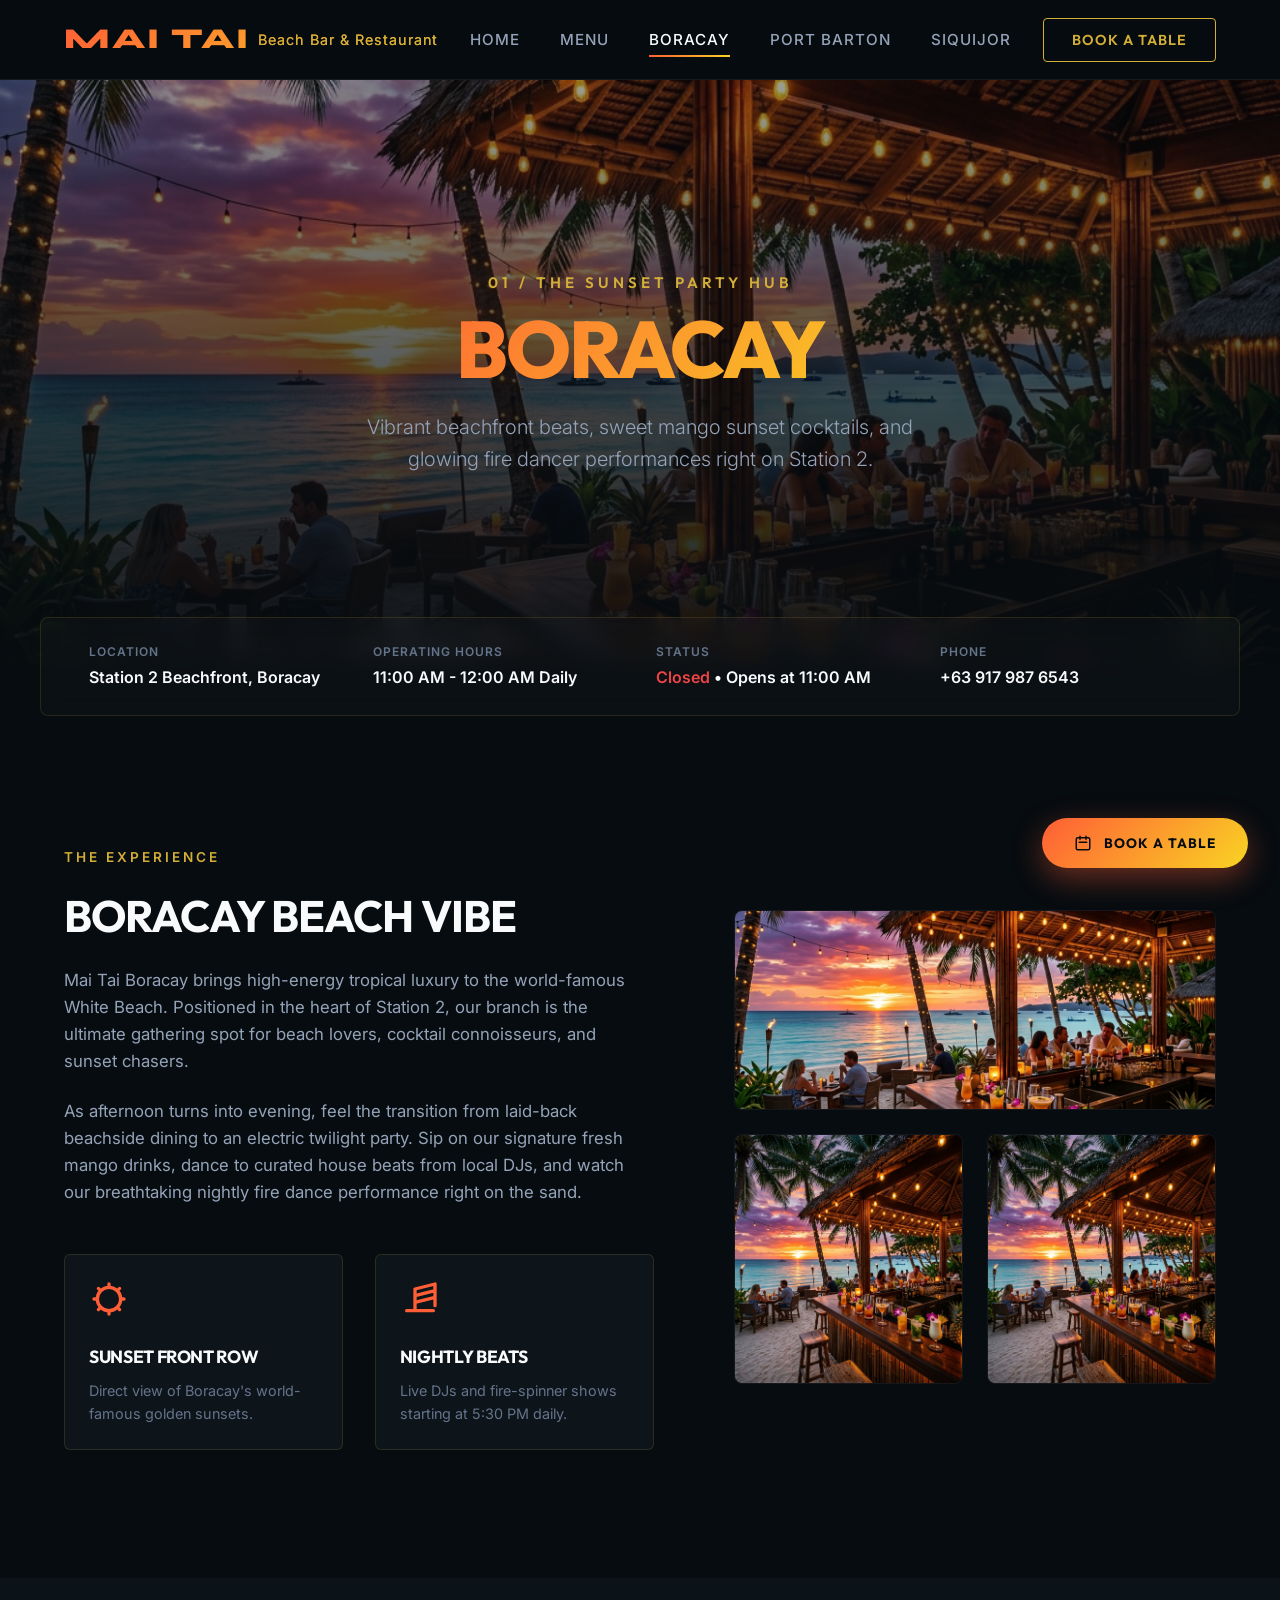
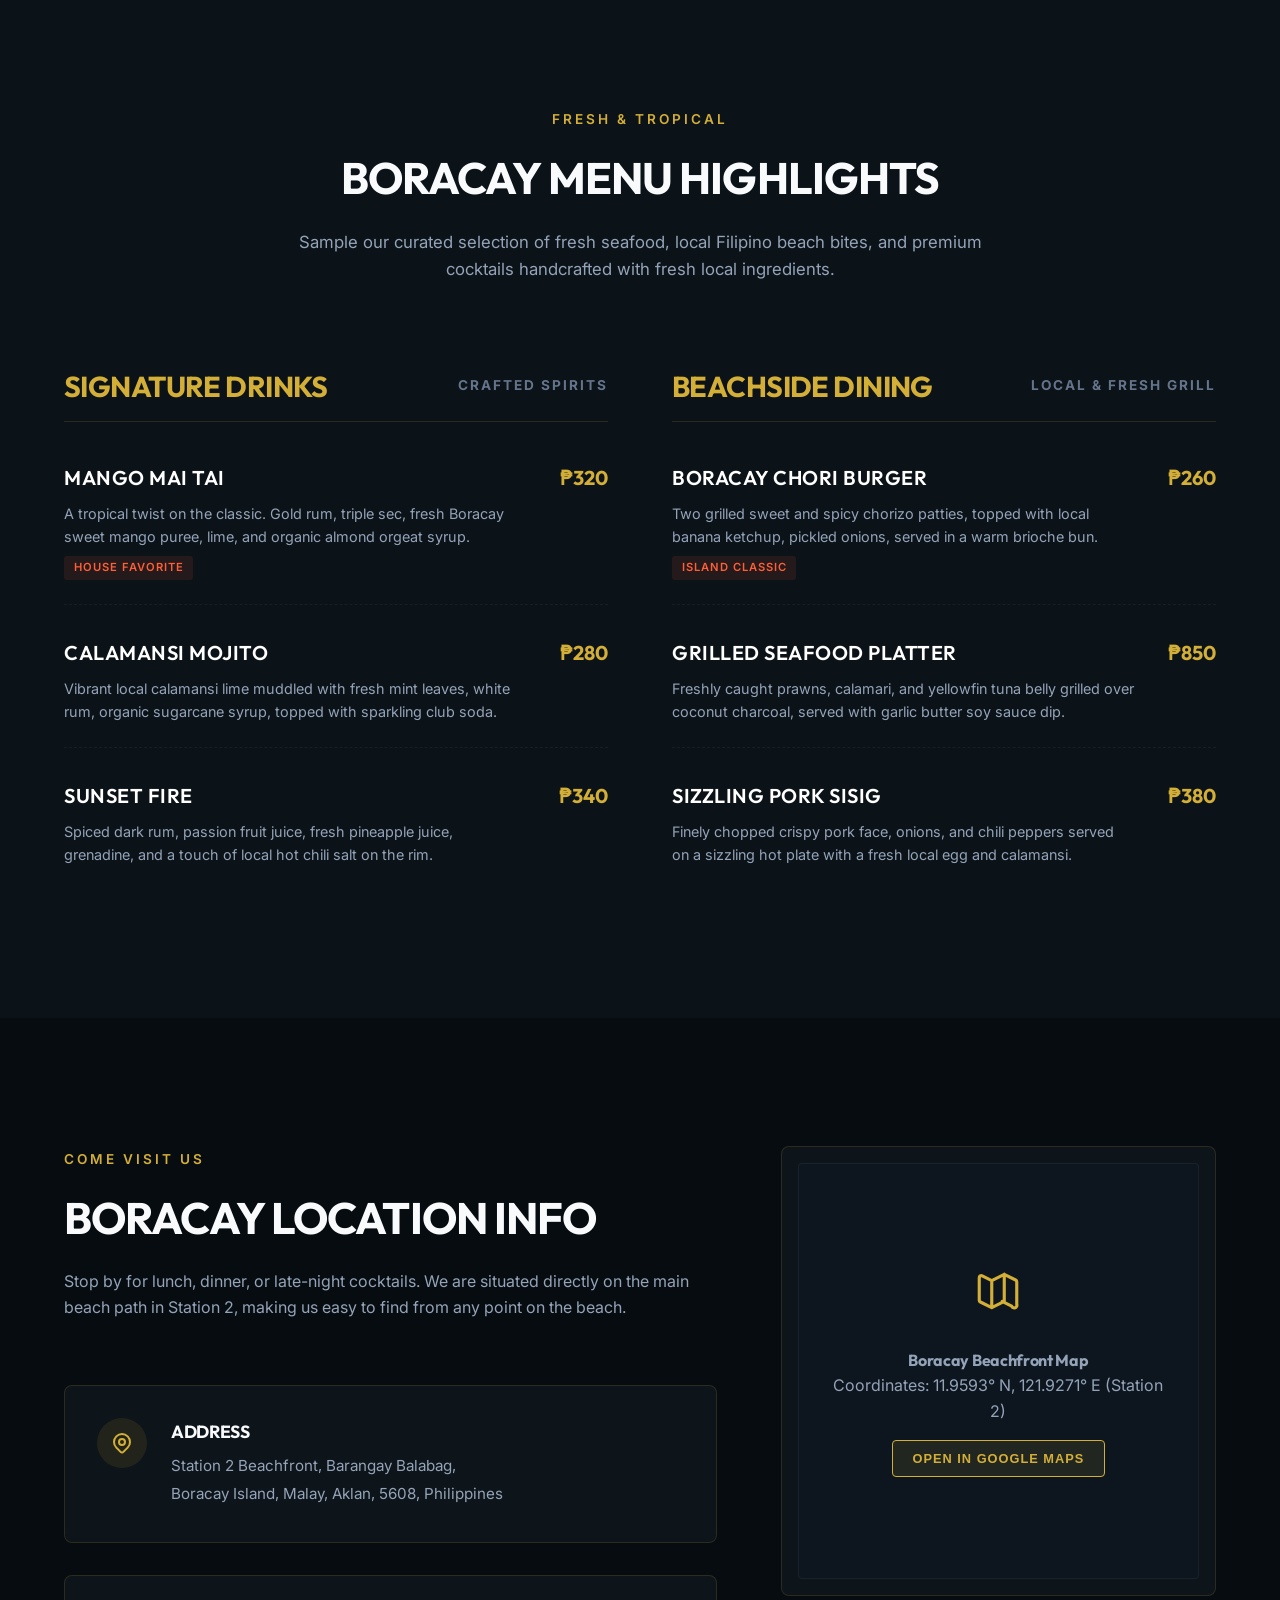
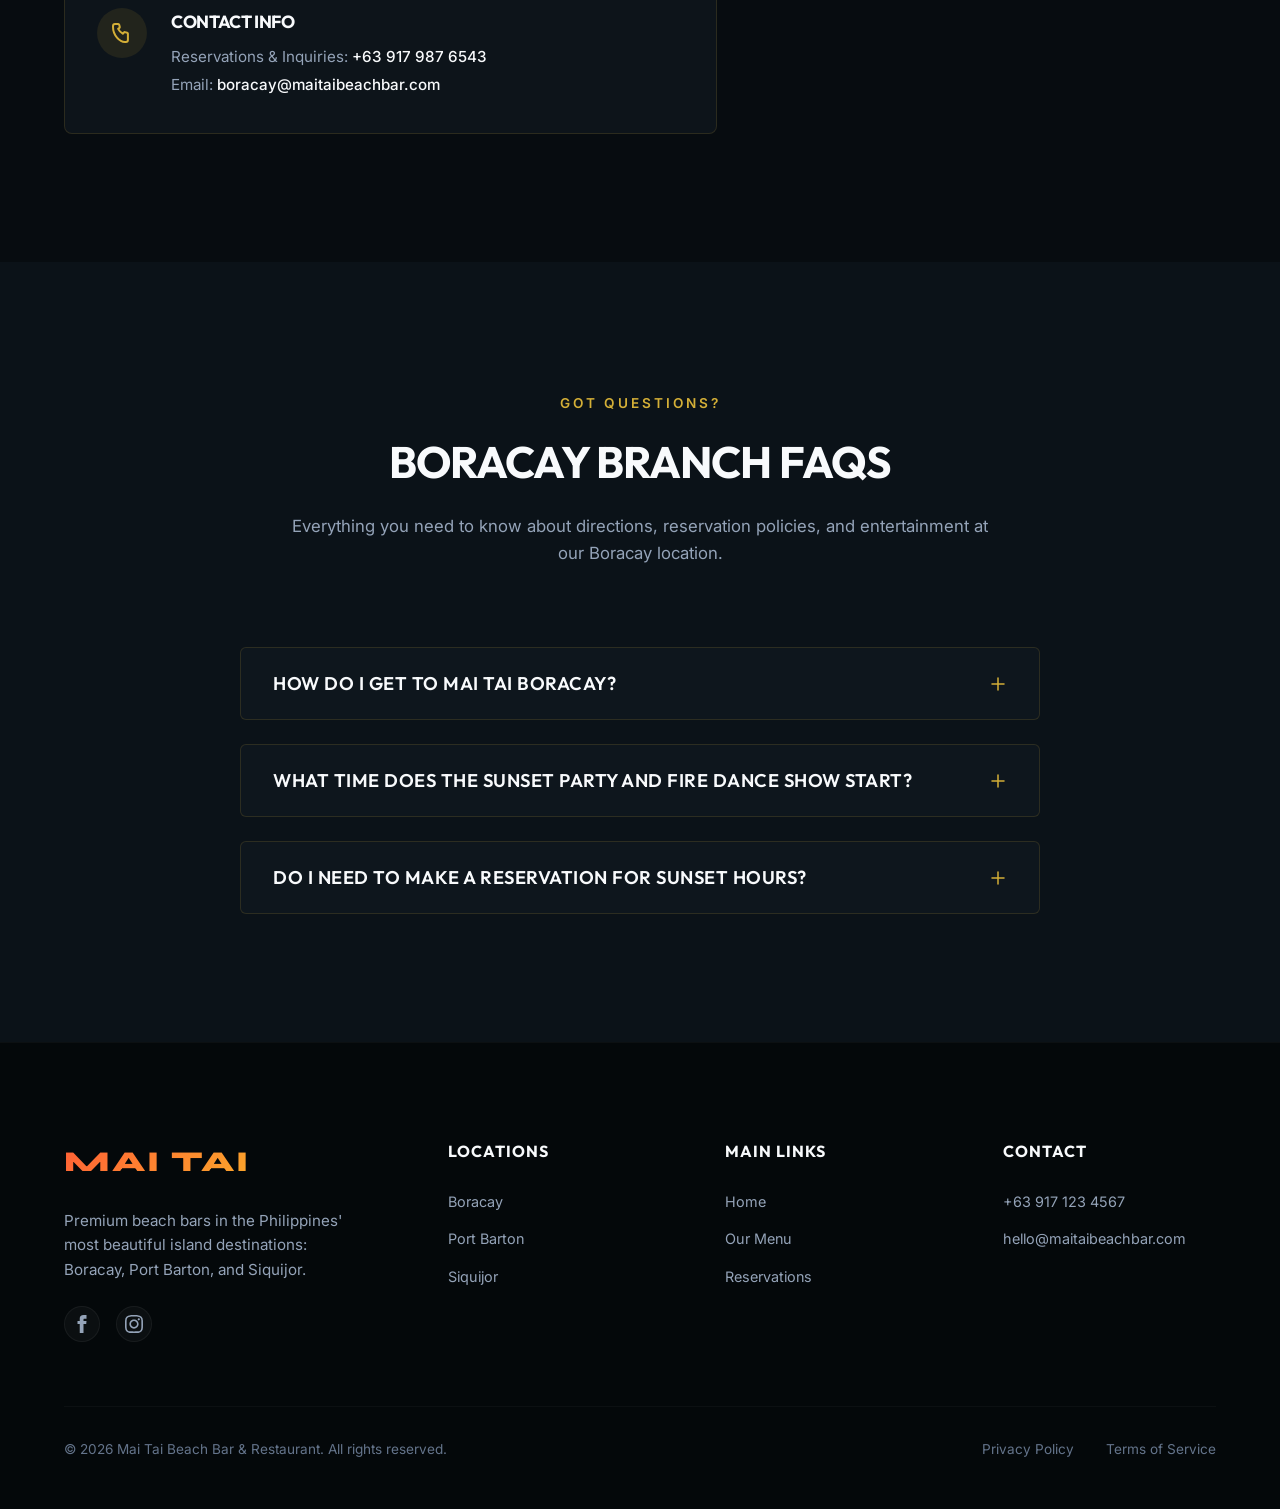
==== commit 92f687fd: "Add unified multi-branch menu page with location switcher and category tabs" ====
--- a/boracay.html
+++ b/boracay.html
@@ -106,6 +106,8 @@
       MAI TAI <span>Beach Bar & Restaurant</span>
     </a>
     <ul class="nav-links" id="nav-menu">
+      <li class="nav-item"><a href="index.html">Home</a></li>
+      <li class="nav-item"><a href="menu.html">Menu</a></li>
       <li class="nav-item active"><a href="boracay.html">Boracay</a></li>
       <li class="nav-item"><a href="port-barton.html">Port Barton</a></li>
       <li class="nav-item"><a href="siquijor.html">Siquijor</a></li>
--- a/css/style.css
+++ b/css/style.css
@@ -1349,3 +1349,106 @@
     font-size: 0.8rem;
   }
 }
+
+/* ─── Menu Page specific styles ─── */
+.menu-controls {
+  display: flex;
+  flex-direction: column;
+  align-items: center;
+  gap: 2rem;
+  margin-bottom: 2rem;
+}
+
+.menu-location-selector {
+  display: flex;
+  background-color: rgba(255, 255, 255, 0.03);
+  border: 1px solid var(--border-color);
+  padding: 4px;
+  border-radius: 50px;
+}
+
+.menu-loc-btn {
+  border: none;
+  background: transparent;
+  padding: 0.75rem 2rem;
+  font-family: var(--font-title);
+  font-weight: 700;
+  font-size: 0.95rem;
+  color: var(--text-secondary);
+  cursor: pointer;
+  border-radius: 50px;
+  transition: all 0.3s ease;
+  letter-spacing: 1px;
+  text-transform: uppercase;
+}
+
+.menu-loc-btn:hover {
+  color: var(--text-primary);
+}
+
+.menu-loc-btn.is-active {
+  background: var(--sunset-gradient);
+  color: var(--bg-dark);
+}
+
+.menu-category-tabs {
+  display: flex;
+  gap: 0.75rem;
+  flex-wrap: wrap;
+  justify-content: center;
+}
+
+.menu-tab-btn {
+  background-color: transparent;
+  border: 1px solid var(--border-color);
+  color: var(--text-secondary);
+  padding: 0.6rem 1.5rem;
+  border-radius: 50px;
+  cursor: pointer;
+  font-family: var(--font-title);
+  font-weight: 600;
+  font-size: 0.85rem;
+  text-transform: uppercase;
+  letter-spacing: 0.5px;
+  transition: all 0.3s ease;
+}
+
+.menu-tab-btn:hover {
+  border-color: var(--border-hover);
+  color: var(--text-primary);
+  background-color: rgba(255, 255, 255, 0.02);
+}
+
+.menu-tab-btn.is-active {
+  background: var(--sunset-gradient);
+  color: var(--bg-dark);
+  border-color: transparent;
+}
+
+.menu-location-wrapper {
+  display: none;
+}
+
+.menu-location-wrapper.is-active {
+  display: block;
+}
+
+.menu-tab-content {
+  display: none;
+  animation: menuFadeIn 0.5s ease forwards;
+}
+
+.menu-tab-content.is-active {
+  display: block;
+}
+
+@keyframes menuFadeIn {
+  from {
+    opacity: 0;
+    transform: translateY(10px);
+  }
+  to {
+    opacity: 1;
+    transform: translateY(0);
+  }
+}
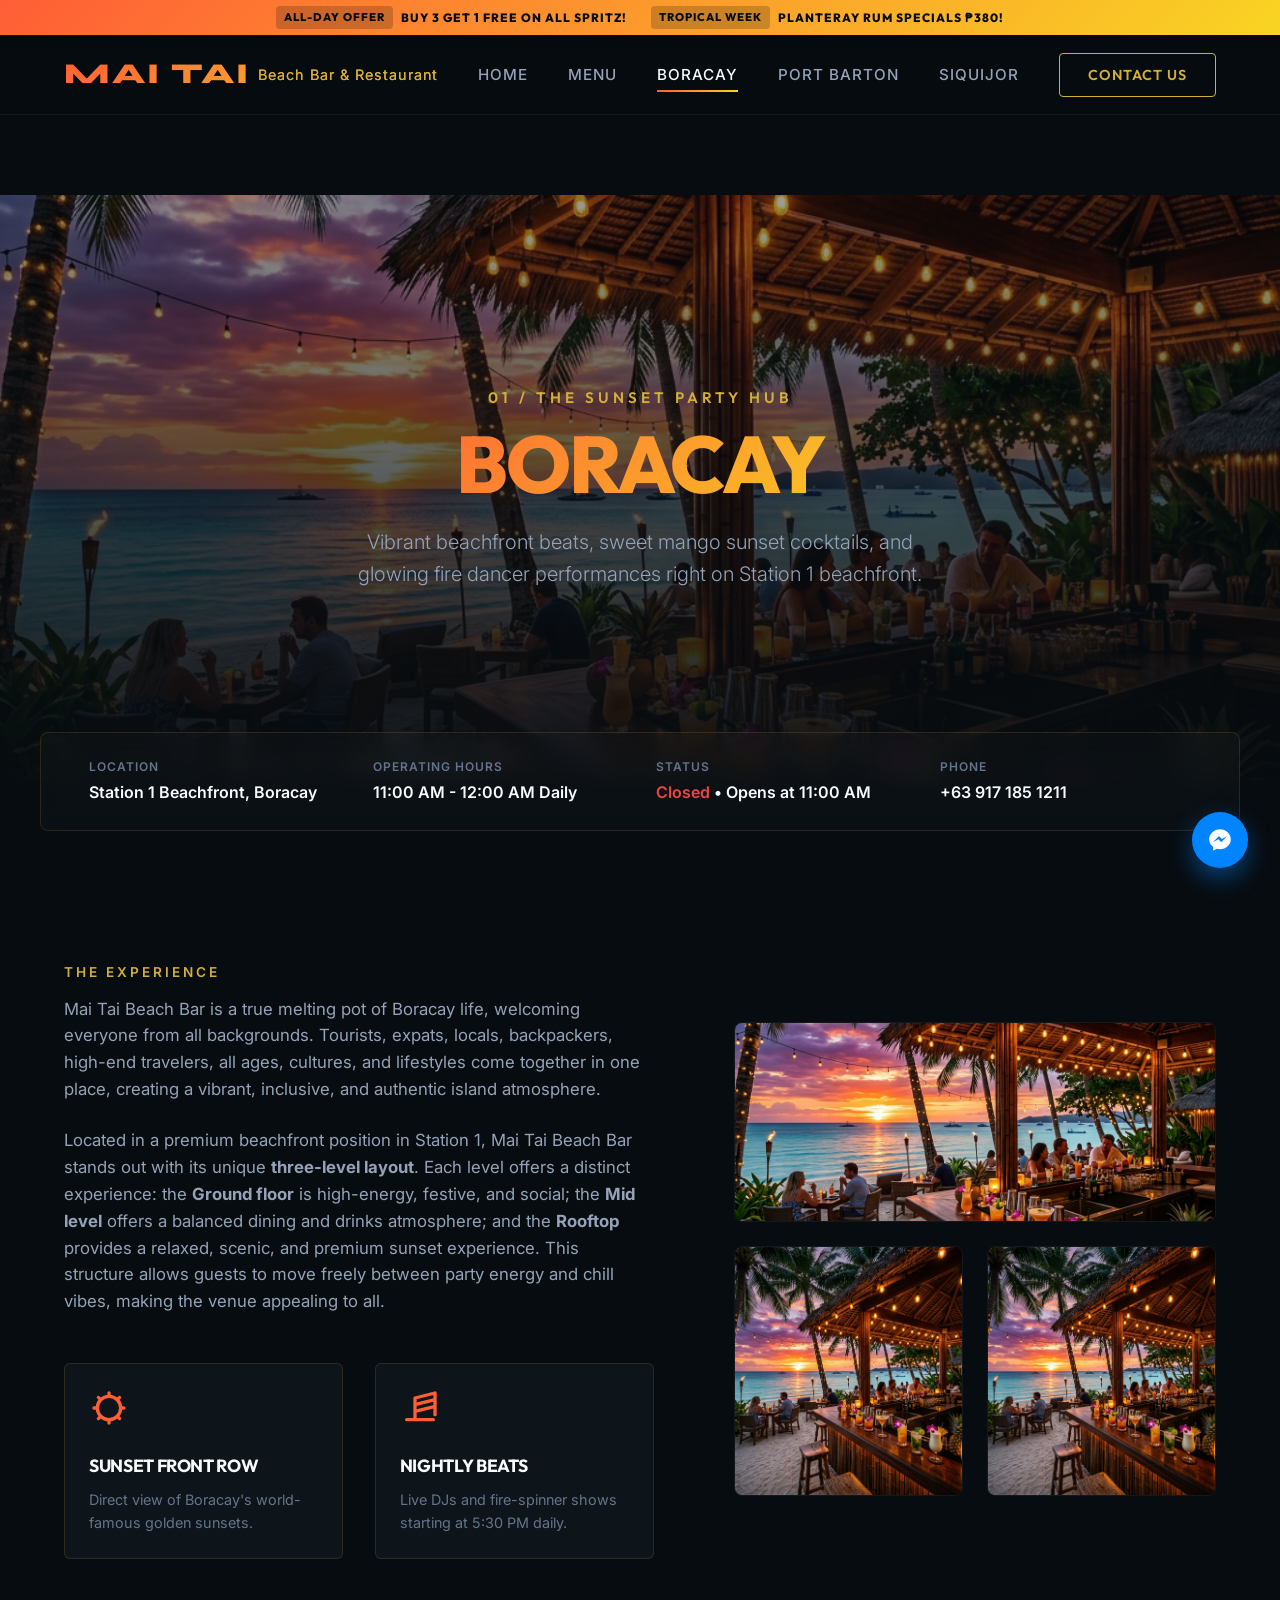
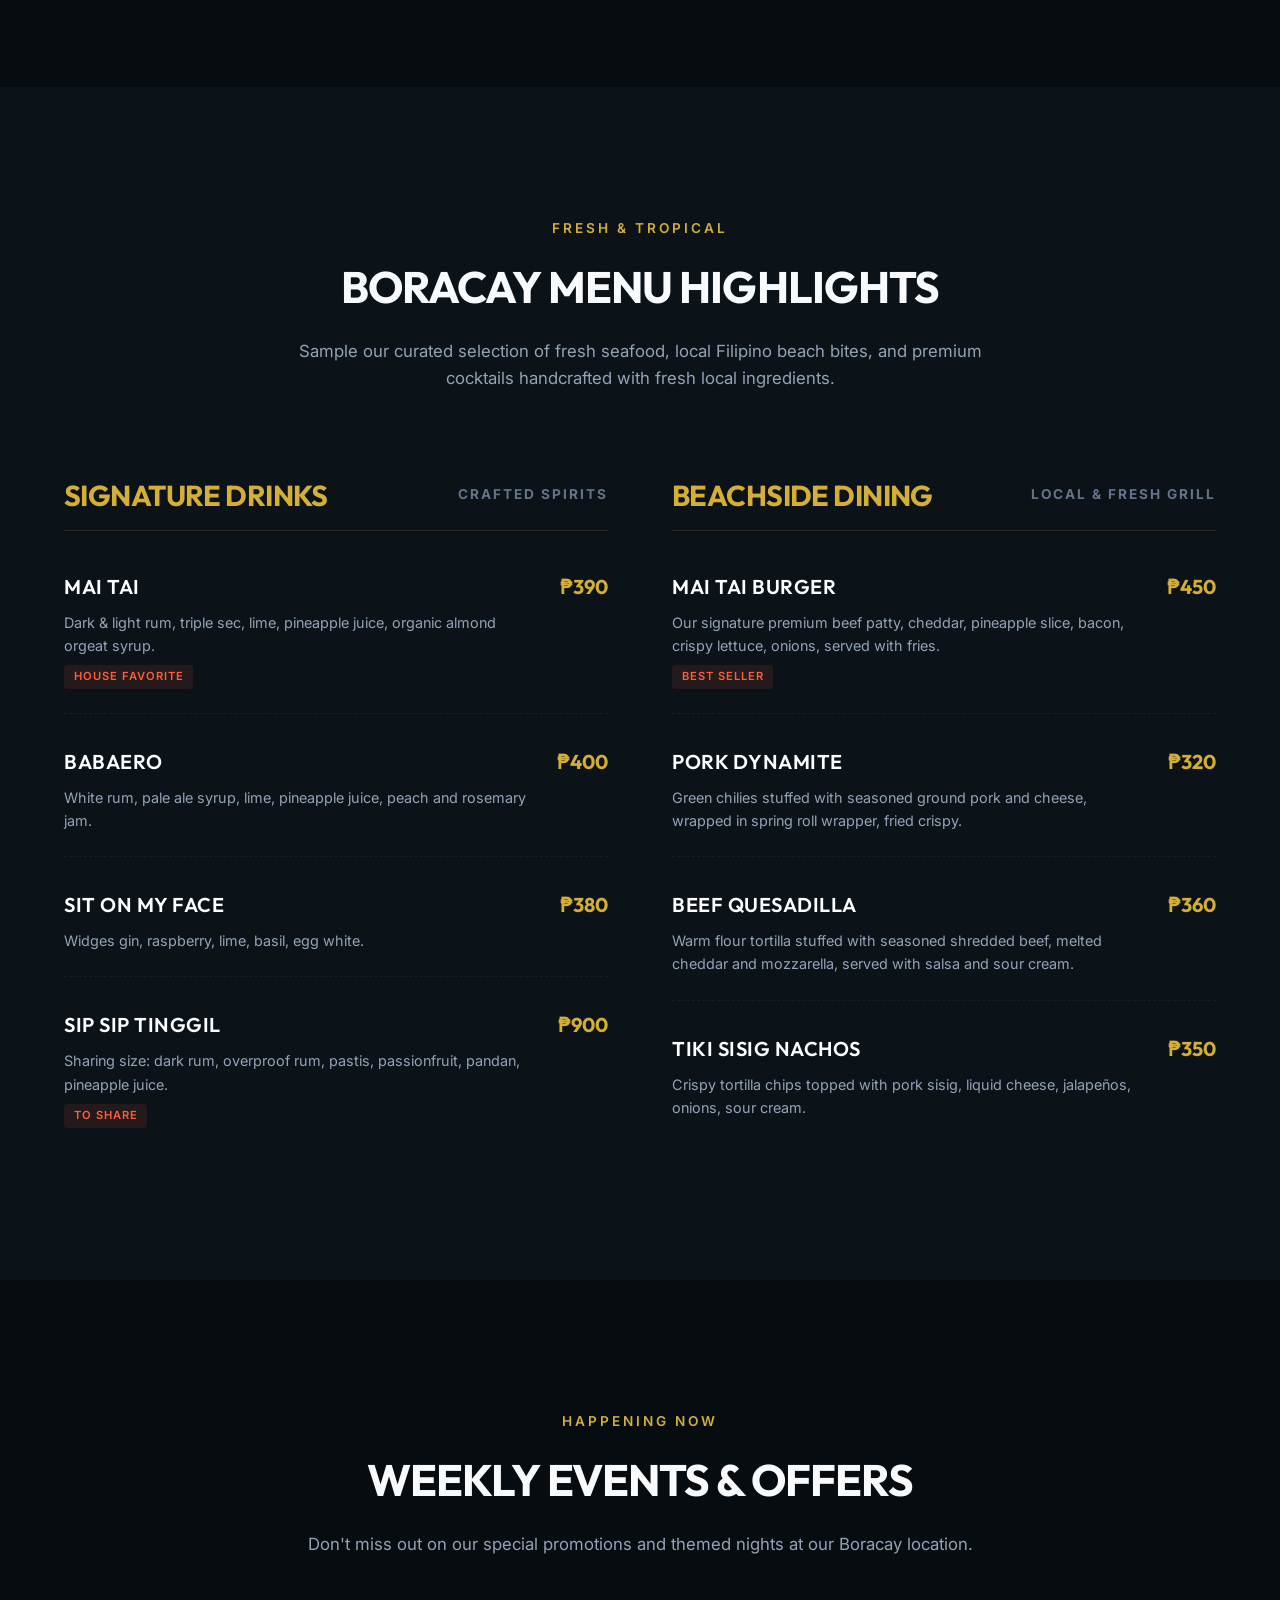
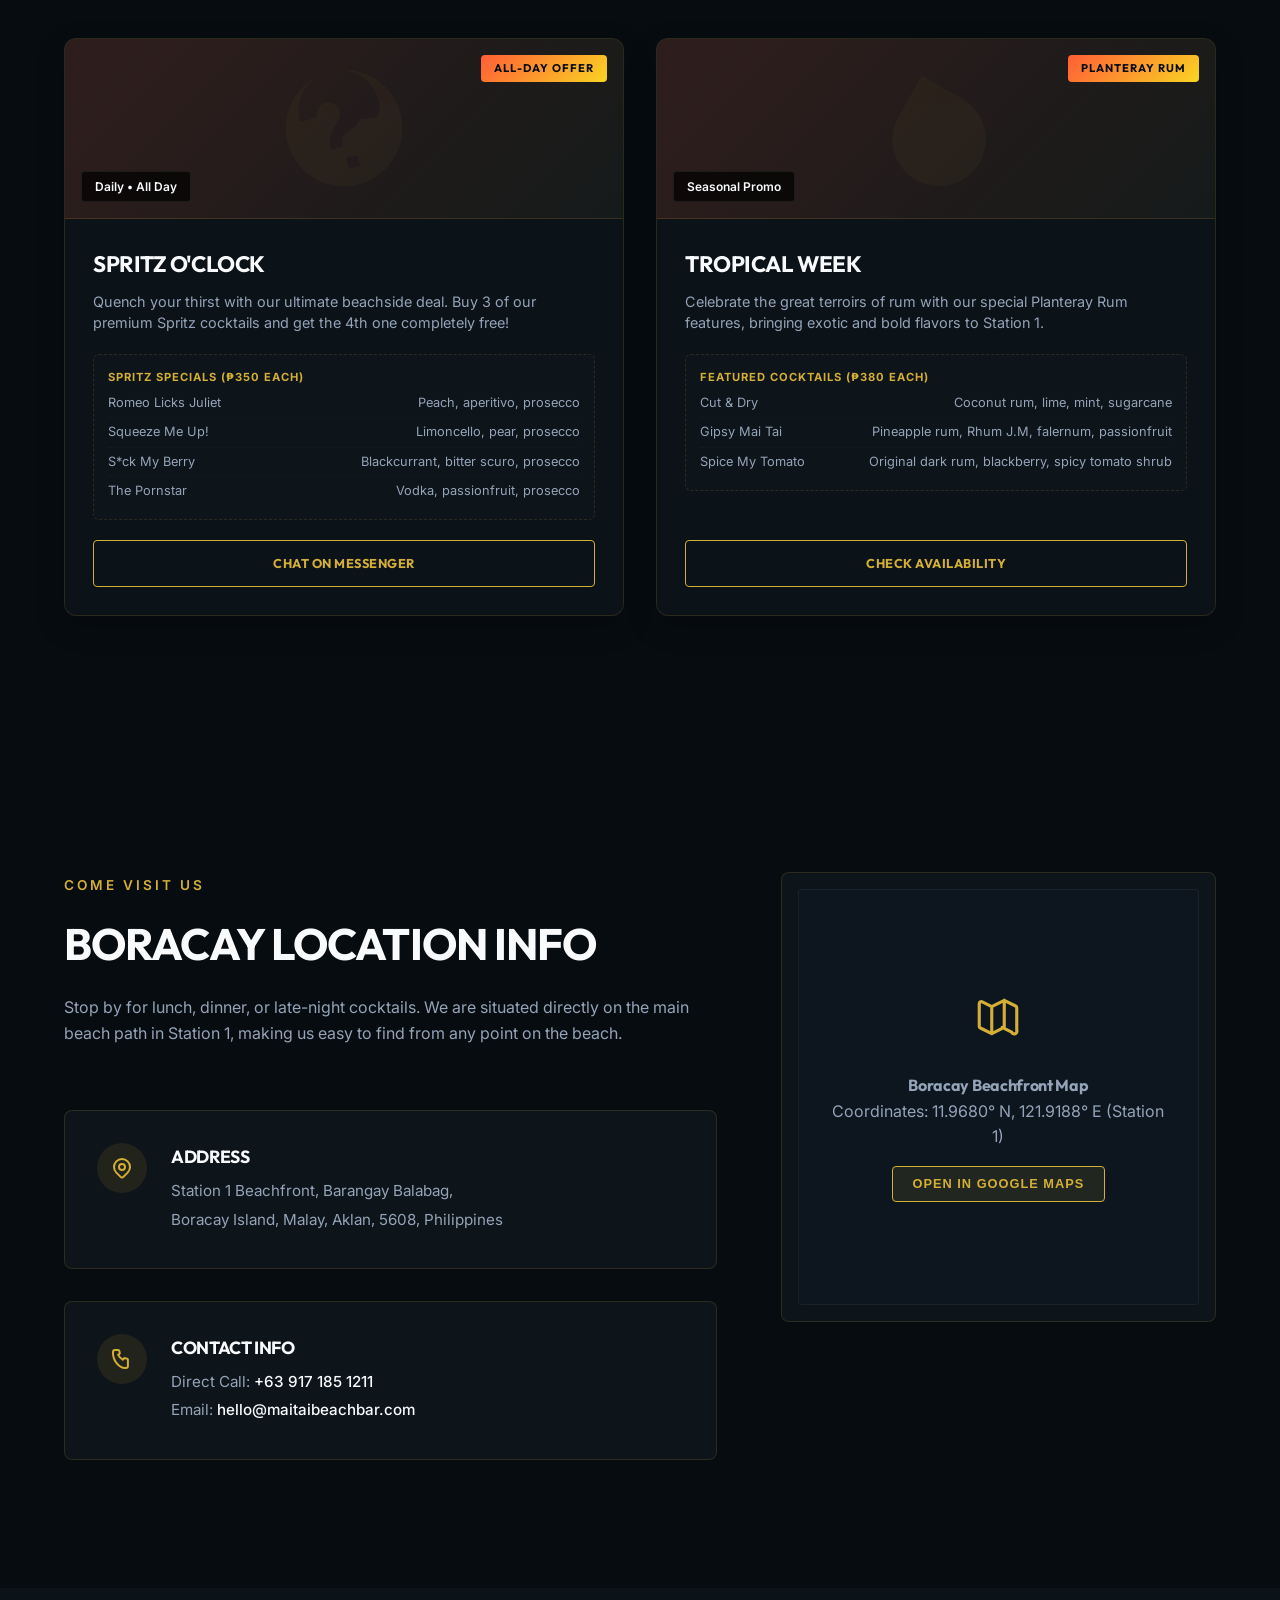
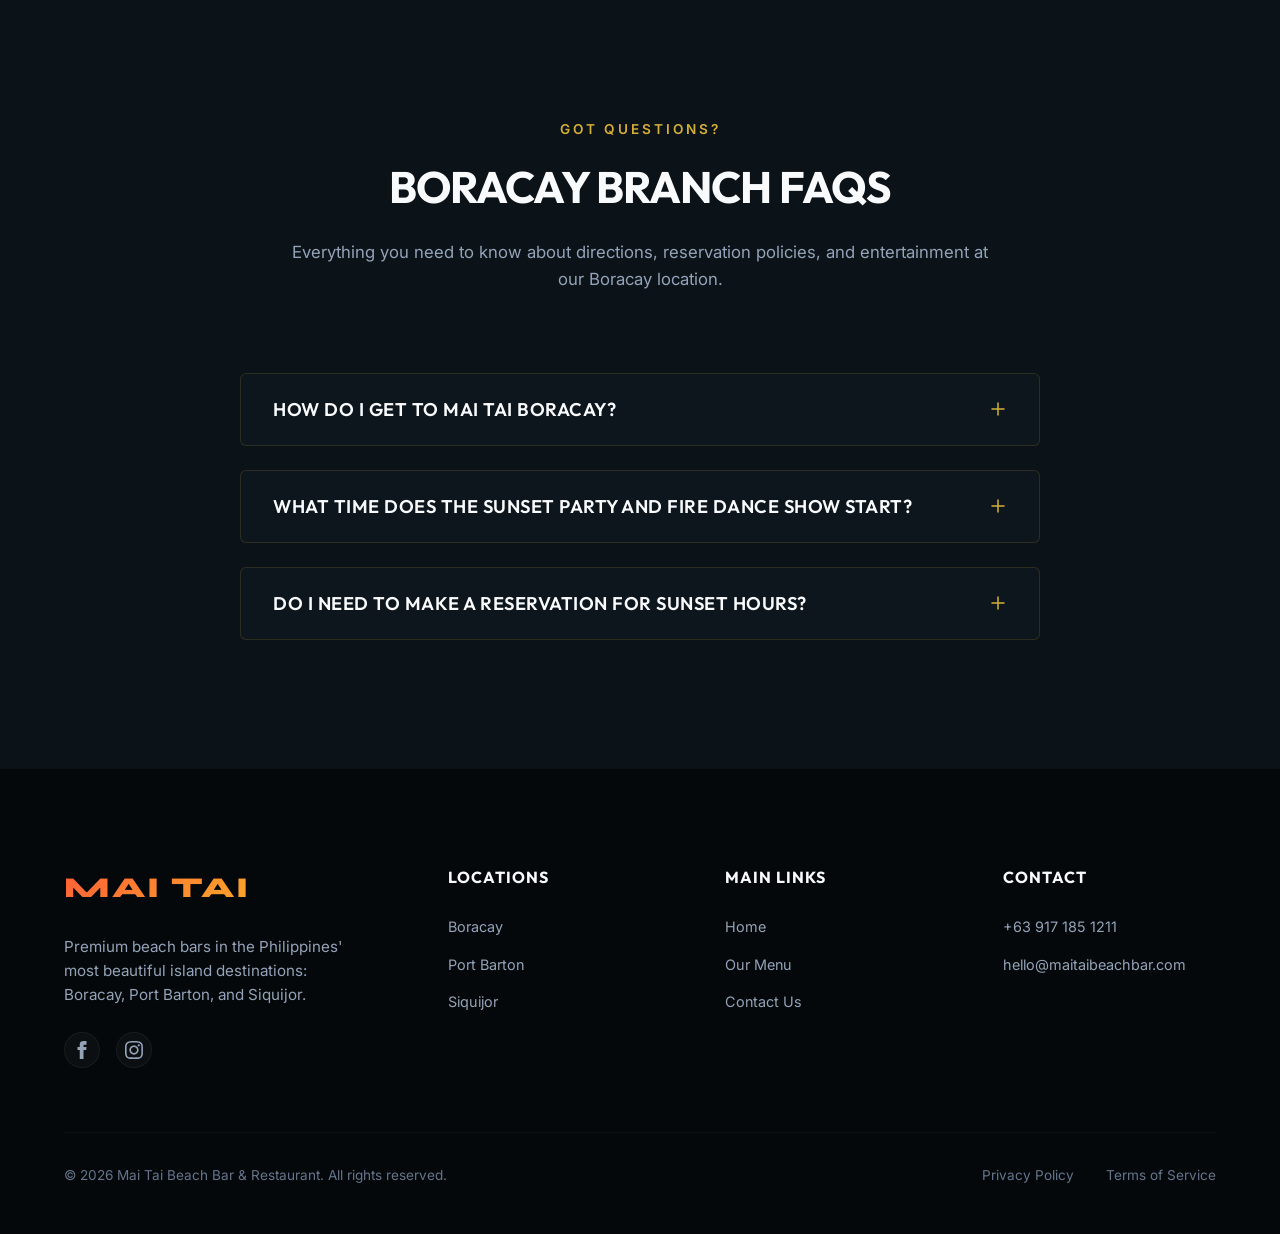
==== commit 094f43e5: "Refactor reservation modals to contact modals, update Siquijor address, add top promo alerts & weekl" ====
--- a/boracay.html
+++ b/boracay.html
@@ -3,17 +3,17 @@
 <head>
   <meta charset="UTF-8">
   <meta name="viewport" content="width=device-width, initial-scale=1.0">
-  <title>Mai Tai Beach Bar Boracay | Sunset Party & Grill beachfront Station 2</title>
+  <title>Mai Tai Beach Bar Boracay | Sunset Party & Grill beachfront Station 1</title>
   
   <!-- SEO Meta Tags -->
-  <meta name="description" content="Visit Mai Tai Beach Bar in Station 2 beachfront, Boracay. Enjoy the ultimate sunset party hub, premium signature mango cocktails, fresh seafood grill, and nightly fire dancer spectacles.">
-  <meta name="keywords" content="Mai Tai Boracay, beach bar Boracay, Station 2 beachfront restaurant, Boracay sunset party, Boracay fire dancers, mango cocktails Boracay, seafood grill Boracay">
+  <meta name="description" content="Visit Mai Tai Beach Bar in Station 1 beachfront, Boracay. Enjoy the ultimate sunset party hub, premium signature mango cocktails, fresh seafood grill, and nightly fire dancer spectacles.">
+  <meta name="keywords" content="Mai Tai Boracay, beach bar Boracay, Station 1 beachfront restaurant, Boracay sunset party, Boracay fire dancers, mango cocktails Boracay, seafood grill Boracay">
   
   <!-- Open Graph -->
   <meta property="og:type" content="website">
   <meta property="og:url" content="https://maitaibeachbar.com/boracay.html">
-  <meta property="og:title" content="Mai Tai Beach Bar Boracay | Sunset Party & Grill beachfront Station 2">
-  <meta property="og:description" content="Experience Boracay's best beach sunset party with signature cocktails, seafood grill, and glowing nightly entertainment right on Station 2 beachfront.">
+  <meta property="og:title" content="Mai Tai Beach Bar Boracay | Sunset Party & Grill beachfront Station 1">
+  <meta property="og:description" content="Experience Boracay's best beach sunset party with signature cocktails, seafood grill, and glowing nightly entertainment right on Station 1 beachfront.">
   <meta property="og:image" content="assets/images/boracay.png">
 
   <!-- Stylesheet -->
@@ -35,7 +35,7 @@
         "servesCuisine": "Filipino Fusion, International, Seafood, Cocktails",
         "address": {
           "@type": "PostalAddress",
-          "streetAddress": "Station 2, Beachfront, Balabag",
+          "streetAddress": "Station 1, Beachfront, Balabag",
           "addressLocality": "Boracay Island",
           "addressRegion": "Malay, Aklan",
           "postalCode": "5608",
@@ -43,8 +43,8 @@
         },
         "geo": {
           "@type": "GeoCoordinates",
-          "latitude": 11.9593,
-          "longitude": 121.9271
+          "latitude": 11.9680,
+          "longitude": 121.9188
         },
         "openingHoursSpecification": [
           {
@@ -73,7 +73,7 @@
             "name": "Where is Mai Tai Boracay located?",
             "acceptedAnswer": {
               "@type": "Answer",
-              "text": "Mai Tai Boracay is situated directly on the beachfront of Station 2, Balabag, Boracay Island, right in the center of the famous white beach, making it highly accessible from nearby hotels."
+              "text": "Mai Tai Boracay is situated directly on the beachfront of Station 1, Balabag, Boracay Island, right in the famous white beach, making it highly accessible from nearby hotels."
             }
           },
           {
@@ -89,7 +89,7 @@
             "name": "Do I need to make a reservation for sunset hours?",
             "acceptedAnswer": {
               "@type": "Answer",
-              "text": "Walk-ins are welcome, but beachfront tables are highly popular during sunset peak hours (4:30 PM - 6:30 PM). We strongly recommend reserving a table online in advance to guarantee the best views."
+              "text": "Walk-ins are welcome, but beachfront tables are highly popular during sunset peak hours (4:30 PM - 6:30 PM). Since we do not take online reservations, we suggest arriving early. For large group bookings or special event requests, you can contact us via Facebook Messenger or Instagram."
             }
           }
         ]
@@ -98,7 +98,12 @@
   }
   </script>
 </head>
-<body>
+<body class="has-promo">
+
+  <!-- Promotion Banner Alert -->
+  <div class="promo-banner">
+    <span class="promo-highlight">All-Day Offer</span> Buy 3 Get 1 Free on all Spritz! <span class="promo-highlight" style="margin-left: 1.5rem;">Tropical Week</span> Planteray Rum Specials ₱380!
+  </div>
 
   <!-- Navigation -->
   <nav class="navbar" id="main-nav">
@@ -112,7 +117,7 @@
       <li class="nav-item"><a href="port-barton.html">Port Barton</a></li>
       <li class="nav-item"><a href="siquijor.html">Siquijor</a></li>
     </ul>
-    <button class="nav-btn open-booking-modal" data-branch="Boracay">Book a Table</button>
+    <button class="nav-btn open-contact-modal">Contact Us</button>
     <button class="hamburger" id="nav-toggle" aria-label="Toggle Menu">
       <span></span>
       <span></span>
@@ -126,7 +131,7 @@
     <div class="branch-hero-content">
       <span class="branch-tag">01 / The Sunset Party Hub</span>
       <h1 class="branch-title">Boracay</h1>
-      <p class="branch-subtitle">Vibrant beachfront beats, sweet mango sunset cocktails, and glowing fire dancer performances right on Station 2.</p>
+      <p class="branch-subtitle">Vibrant beachfront beats, sweet mango sunset cocktails, and glowing fire dancer performances right on Station 1 beachfront.</p>
     </div>
   </header>
 
@@ -135,7 +140,7 @@
     <div class="tldr-bar">
       <div class="tldr-item">
         <span class="tldr-label">Location</span>
-        <span class="tldr-value">Station 2 Beachfront, Boracay</span>
+        <span class="tldr-value">Station 1 Beachfront, Boracay</span>
       </div>
       <div class="tldr-item">
         <span class="tldr-label">Operating Hours</span>
@@ -147,7 +152,7 @@
       </div>
       <div class="tldr-item">
         <span class="tldr-label">Phone</span>
-        <span class="tldr-value"><a href="tel:+639179876543">+63 917 987 6543</a></span>
+        <span class="tldr-value"><a href="tel:+639171851211">+63 917 185 1211</a></span>
       </div>
     </div>
   </section>
@@ -157,9 +162,8 @@
     <div class="container about-grid">
       <div class="about-text">
         <span class="section-tag">The Experience</span>
-        <h2 class="section-title">Boracay Beach Vibe</h2>
-        <p>Mai Tai Boracay brings high-energy tropical luxury to the world-famous White Beach. Positioned in the heart of Station 2, our branch is the ultimate gathering spot for beach lovers, cocktail connoisseurs, and sunset chasers.</p>
-        <p>As afternoon turns into evening, feel the transition from laid-back beachside dining to an electric twilight party. Sip on our signature fresh mango drinks, dance to curated house beats from local DJs, and watch our breathtaking nightly fire dance performance right on the sand.</p>
+        <p>Mai Tai Beach Bar is a true melting pot of Boracay life, welcoming everyone from all backgrounds. Tourists, expats, locals, backpackers, high-end travelers, all ages, cultures, and lifestyles come together in one place, creating a vibrant, inclusive, and authentic island atmosphere.</p>
+        <p>Located in a premium beachfront position in Station 1, Mai Tai Beach Bar stands out with its unique <strong>three-level layout</strong>. Each level offers a distinct experience: the <strong>Ground floor</strong> is high-energy, festive, and social; the <strong>Mid level</strong> offers a balanced dining and drinks atmosphere; and the <strong>Rooftop</strong> provides a relaxed, scenic, and premium sunset experience. This structure allows guests to move freely between party energy and chill vibes, making the venue appealing to all.</p>
         
         <div class="about-features">
           <div class="feature-card">
@@ -205,25 +209,33 @@
           <div class="menu-items-list">
             <div class="menu-item">
               <div class="menu-item-header">
-                <h4 class="menu-item-name">Mango Mai Tai</h4>
-                <span class="menu-item-price">₱320</span>
-              </div>
-              <p class="menu-item-desc">A tropical twist on the classic. Gold rum, triple sec, fresh Boracay sweet mango puree, lime, and organic almond orgeat syrup.</p>
+                <h4 class="menu-item-name">Mai Tai</h4>
+                <span class="menu-item-price">₱390</span>
+              </div>
+              <p class="menu-item-desc">Dark & light rum, triple sec, lime, pineapple juice, organic almond orgeat syrup.</p>
               <span class="menu-item-tag">House Favorite</span>
             </div>
             <div class="menu-item">
               <div class="menu-item-header">
-                <h4 class="menu-item-name">Calamansi Mojito</h4>
-                <span class="menu-item-price">₱280</span>
-              </div>
-              <p class="menu-item-desc">Vibrant local calamansi lime muddled with fresh mint leaves, white rum, organic sugarcane syrup, topped with sparkling club soda.</p>
-            </div>
-            <div class="menu-item">
-              <div class="menu-item-header">
-                <h4 class="menu-item-name">Sunset Fire</h4>
-                <span class="menu-item-price">₱340</span>
-              </div>
-              <p class="menu-item-desc">Spiced dark rum, passion fruit juice, fresh pineapple juice, grenadine, and a touch of local hot chili salt on the rim.</p>
+                <h4 class="menu-item-name">Babaero</h4>
+                <span class="menu-item-price">₱400</span>
+              </div>
+              <p class="menu-item-desc">White rum, pale ale syrup, lime, pineapple juice, peach and rosemary jam.</p>
+            </div>
+            <div class="menu-item">
+              <div class="menu-item-header">
+                <h4 class="menu-item-name">Sit On My Face</h4>
+                <span class="menu-item-price">₱380</span>
+              </div>
+              <p class="menu-item-desc">Widges gin, raspberry, lime, basil, egg white.</p>
+            </div>
+            <div class="menu-item">
+              <div class="menu-item-header">
+                <h4 class="menu-item-name">Sip Sip Tinggil</h4>
+                <span class="menu-item-price">₱900</span>
+              </div>
+              <p class="menu-item-desc">Sharing size: dark rum, overproof rum, pastis, passionfruit, pandan, pineapple juice.</p>
+              <span class="menu-item-tag">To Share</span>
             </div>
           </div>
         </div>
@@ -234,26 +246,99 @@
           <div class="menu-items-list">
             <div class="menu-item">
               <div class="menu-item-header">
-                <h4 class="menu-item-name">Boracay Chori Burger</h4>
-                <span class="menu-item-price">₱260</span>
-              </div>
-              <p class="menu-item-desc">Two grilled sweet and spicy chorizo patties, topped with local banana ketchup, pickled onions, served in a warm brioche bun.</p>
-              <span class="menu-item-tag">Island Classic</span>
-            </div>
-            <div class="menu-item">
-              <div class="menu-item-header">
-                <h4 class="menu-item-name">Grilled Seafood Platter</h4>
-                <span class="menu-item-price">₱850</span>
-              </div>
-              <p class="menu-item-desc">Freshly caught prawns, calamari, and yellowfin tuna belly grilled over coconut charcoal, served with garlic butter soy sauce dip.</p>
-            </div>
-            <div class="menu-item">
-              <div class="menu-item-header">
-                <h4 class="menu-item-name">Sizzling Pork Sisig</h4>
-                <span class="menu-item-price">₱380</span>
-              </div>
-              <p class="menu-item-desc">Finely chopped crispy pork face, onions, and chili peppers served on a sizzling hot plate with a fresh local egg and calamansi.</p>
-            </div>
+                <h4 class="menu-item-name">Mai Tai Burger</h4>
+                <span class="menu-item-price">₱450</span>
+              </div>
+              <p class="menu-item-desc">Our signature premium beef patty, cheddar, pineapple slice, bacon, crispy lettuce, onions, served with fries.</p>
+              <span class="menu-item-tag">Best Seller</span>
+            </div>
+            <div class="menu-item">
+              <div class="menu-item-header">
+                <h4 class="menu-item-name">Pork Dynamite</h4>
+                <span class="menu-item-price">₱320</span>
+              </div>
+              <p class="menu-item-desc">Green chilies stuffed with seasoned ground pork and cheese, wrapped in spring roll wrapper, fried crispy.</p>
+            </div>
+            <div class="menu-item">
+              <div class="menu-item-header">
+                <h4 class="menu-item-name">Beef Quesadilla</h4>
+                <span class="menu-item-price">₱360</span>
+              </div>
+              <p class="menu-item-desc">Warm flour tortilla stuffed with seasoned shredded beef, melted cheddar and mozzarella, served with salsa and sour cream.</p>
+            </div>
+            <div class="menu-item">
+              <div class="menu-item-header">
+                <h4 class="menu-item-name">Tiki Sisig Nachos</h4>
+                <span class="menu-item-price">₱350</span>
+              </div>
+              <p class="menu-item-desc">Crispy tortilla chips topped with pork sisig, liquid cheese, jalapeños, onions, sour cream.</p>
+            </div>
+          </div>
+        </div>
+      </div>
+    </div>
+  </section>
+
+  <!-- Weekly Events & Special Offers Section -->
+  <section class="section section-dark" id="events-promos">
+    <div class="container">
+      <div class="section-header">
+        <span class="section-tag">Happening Now</span>
+        <h2 class="section-title">Weekly Events & Offers</h2>
+        <p class="section-desc">Don't miss out on our special promotions and themed nights at our Boracay location.</p>
+      </div>
+      
+      <div class="events-grid">
+        <!-- Promo 1: Spritz O'Clock -->
+        <div class="event-card">
+          <div class="event-image-placeholder">
+            <svg class="event-image-icon" fill="currentColor" viewBox="0 0 24 24"><path d="M12 2C6.48 2 2 6.48 2 12s4.48 10 10 10 10-4.48 10-10S17.52 2 12 2zm1 17h-2v-2h2v2zm2.07-7.75l-.9.92C11.45 12.9 11 13.5 11 15h-2v-.5c0-1.1.45-2.1 1.17-2.83l1.24-1.26c.37-.36.59-.86.59-1.41 0-1.1-.9-2-2-2s-2 .9-2 2H5c0-3.87 3.13-7 7-7s7 3.13 7 7c0 1.11-.45 2.11-1.07 2.75z"/></svg>
+            <span class="event-badge">All-Day Offer</span>
+            <span class="event-time-badge">Daily • All Day</span>
+          </div>
+          <div class="event-card-content">
+            <div>
+              <h3 class="event-card-title">Spritz O'Clock</h3>
+              <p class="event-card-desc">Quench your thirst with our ultimate beachside deal. Buy 3 of our premium Spritz cocktails and get the 4th one completely free!</p>
+              <div class="event-card-specials">
+                <div class="event-specials-title">Spritz Specials (₱350 Each)</div>
+                <ul class="event-specials-list">
+                  <li><span>Romeo Licks Juliet</span> <span>Peach, aperitivo, prosecco</span></li>
+                  <li><span>Squeeze Me Up!</span> <span>Limoncello, pear, prosecco</span></li>
+                  <li><span>S*ck My Berry</span> <span>Blackcurrant, bitter scuro, prosecco</span></li>
+                  <li><span>The Pornstar</span> <span>Vodka, passionfruit, prosecco</span></li>
+                </ul>
+              </div>
+            </div>
+            <a href="https://m.me/maitaibeachbar" target="_blank" rel="noopener noreferrer" class="event-card-cta">
+              Chat on Messenger
+            </a>
+          </div>
+        </div>
+        
+        <!-- Promo 2: Tropical Week -->
+        <div class="event-card">
+          <div class="event-image-placeholder">
+            <svg class="event-image-icon" fill="currentColor" viewBox="0 0 24 24"><path d="M12 2.69l5.66 5.66a8 8 0 1 1-11.31 0z"/></svg>
+            <span class="event-badge">Planteray Rum</span>
+            <span class="event-time-badge">Seasonal Promo</span>
+          </div>
+          <div class="event-card-content">
+            <div>
+              <h3 class="event-card-title">Tropical Week</h3>
+              <p class="event-card-desc">Celebrate the great terroirs of rum with our special Planteray Rum features, bringing exotic and bold flavors to Station 1.</p>
+              <div class="event-card-specials">
+                <div class="event-specials-title">Featured Cocktails (₱380 Each)</div>
+                <ul class="event-specials-list">
+                  <li><span>Cut & Dry</span> <span>Coconut rum, lime, mint, sugarcane</span></li>
+                  <li><span>Gipsy Mai Tai</span> <span>Pineapple rum, Rhum J.M, falernum, passionfruit</span></li>
+                  <li><span>Spice My Tomato</span> <span>Original dark rum, blackberry, spicy tomato shrub</span></li>
+                </ul>
+              </div>
+            </div>
+            <a href="https://m.me/maitaibeachbar" target="_blank" rel="noopener noreferrer" class="event-card-cta">
+              Check Availability
+            </a>
           </div>
         </div>
       </div>
@@ -268,7 +353,7 @@
         <div>
           <span class="section-tag">Come Visit Us</span>
           <h2 class="section-title">Boracay Location Info</h2>
-          <p style="color: var(--text-secondary); margin-bottom: 2rem;">Stop by for lunch, dinner, or late-night cocktails. We are situated directly on the main beach path in Station 2, making us easy to find from any point on the beach.</p>
+          <p style="color: var(--text-secondary); margin-bottom: 2rem;">Stop by for lunch, dinner, or late-night cocktails. We are situated directly on the main beach path in Station 1, making us easy to find from any point on the beach.</p>
         </div>
         
         <div class="info-item-box">
@@ -277,7 +362,7 @@
           </div>
           <div class="info-details">
             <h4>Address</h4>
-            <p>Station 2 Beachfront, Barangay Balabag,</p>
+            <p>Station 1 Beachfront, Barangay Balabag,</p>
             <p>Boracay Island, Malay, Aklan, 5608, Philippines</p>
           </div>
         </div>
@@ -288,8 +373,8 @@
           </div>
           <div class="info-details">
             <h4>Contact Info</h4>
-            <p>Reservations & Inquiries: <a href="tel:+639179876543">+63 917 987 6543</a></p>
-            <p>Email: <a href="mailto:boracay@maitaibeachbar.com">boracay@maitaibeachbar.com</a></p>
+            <p>Direct Call: <a href="tel:+639171851211">+63 917 185 1211</a></p>
+            <p>Email: <a href="mailto:hello@maitaibeachbar.com">hello@maitaibeachbar.com</a></p>
           </div>
         </div>
       </div>
@@ -300,8 +385,8 @@
           <div class="map-placeholder-content">
             <svg class="map-placeholder-icon" fill="none" stroke="currentColor" stroke-linecap="round" stroke-linejoin="round" stroke-width="1.5" viewBox="0 0 24 24"><path d="M9 20l-5.447-2.724A1 1 0 013 16.382V5.618a1 1 0 011.447-.894L9 7m0 13l6-3m-6 3V7m5 10l4.553 2.276A1 1 0 0021 18.382V7.618a1 1 0 00-.553-.894L15 4m0 13V4m0 0L9 7"/></svg>
             <h4>Boracay Beachfront Map</h4>
-            <p>Coordinates: 11.9593° N, 121.9271° E (Station 2)</p>
-            <button class="map-placeholder-btn" onclick="window.open('https://maps.google.com/?q=11.9593,121.9271')">Open in Google Maps</button>
+            <p>Coordinates: 11.9680° N, 121.9188° E (Station 1)</p>
+            <button class="map-placeholder-btn" onclick="window.open('https://maps.google.com/?q=11.9680,121.9188')">Open in Google Maps</button>
           </div>
         </div>
       </div>
@@ -325,7 +410,7 @@
           </button>
           <div class="faq-answer">
             <div class="faq-answer-content">
-              We are located right on the beachfront pathway of Station 2, Barangay Balabag. If you're walking along the beach, we are situated between D'Mall and Station 3. Any tricycle driver can take you to the Station 2 beachfront access path near Hennan Regent, and we are just a short 2-minute walk from the main road.
+              We are located right on the beachfront pathway of Station 1, Barangay Balabag. If you're walking along the beach, we are situated near Station 1's famous rock formations. Any tricycle driver can take you to the Station 1 beachfront access path, and we are just a short walk away.
             </div>
           </div>
         </div>
@@ -382,15 +467,15 @@
         <h5>Main Links</h5>
         <ul class="footer-links">
           <li><a href="index.html">Home</a></li>
-          <li><a href="boracay.html#menu">Our Menu</a></li>
-          <li><a href="#" class="open-booking-modal">Reservations</a></li>
+          <li><a href="menu.html">Our Menu</a></li>
+          <li><a href="#" class="open-contact-modal">Contact Us</a></li>
         </ul>
       </div>
 
       <div class="footer-col">
         <h5>Contact</h5>
         <ul class="footer-links">
-          <li><a href="tel:+639171234567">+63 917 123 4567</a></li>
+          <li><a href="tel:+639171851211">+63 917 185 1211</a></li>
           <li><a href="mailto:hello@maitaibeachbar.com">hello@maitaibeachbar.com</a></li>
         </ul>
       </div>
@@ -405,96 +490,88 @@
     </div>
   </footer>
 
-  <!-- Floating Booking Button -->
-  <button class="floating-booking-btn open-booking-modal" data-branch="Boracay">
-    <svg fill="none" stroke="currentColor" stroke-linecap="round" stroke-linejoin="round" stroke-width="2" viewBox="0 0 24 24"><path d="M8 7V3m8 4V3m-9 8h10M5 21h14a2 2 0 002-2V7a2 2 0 00-2-2H5a2 2 0 00-2 2v12a2 2 0 002 2z"/></svg>
-    Book a Table
-  </button>
-
-  <!-- Reservation Modal -->
-  <div class="modal" id="booking-modal">
-    <div class="modal-content">
-      <button class="modal-close" id="close-modal" aria-label="Close Modal">
+  <!-- Floating Messenger Button -->
+  <a href="https://m.me/maitaibeachbar" target="_blank" rel="noopener noreferrer" class="floating-messenger-btn" aria-label="Chat on Messenger">
+    <svg fill="currentColor" viewBox="0 0 24 24"><path d="M12 2C6.5 2 2 6.14 2 11.25c0 2.91 1.45 5.51 3.73 7.2L5.67 22l3.41-1.87c.92.26 1.9.4 2.92.4 5.5 0 10-4.14 10-9.25S17.5 2 12 2zm1.14 12.18l-2.61-2.79-5.07 2.79 5.56-5.91 2.68 2.79 5-2.79-5.56 5.92z"/></svg>
+  </a>
+
+  <!-- Contact Modal -->
+  <div class="modal" id="contact-modal">
+    <div class="modal-content contact-modal-width">
+      <button class="modal-close" id="close-contact-modal" aria-label="Close Modal">
         <svg fill="none" stroke="currentColor" stroke-linecap="round" stroke-linejoin="round" stroke-width="2" viewBox="0 0 24 24"><path d="M6 18L18 6M6 6l12 12"/></svg>
       </button>
       
-      <!-- Form State -->
-      <form id="reservation-form">
-        <div class="modal-header">
-          <h3>Reserve A Table</h3>
-          <p>Book your spot in paradise. Select your preferred branch below.</p>
+      <div class="modal-header">
+        <h3>Contact Mai Tai</h3>
+        <p>Get in touch with our branches directly via phone, Messenger, or Instagram.</p>
+      </div>
+      
+      <div class="contact-branches-grid">
+        <!-- Boracay -->
+        <div class="contact-branch-card">
+          <div>
+            <h4 class="contact-branch-name">Boracay</h4>
+            <div class="contact-branch-details">
+              <p><strong>Address:</strong> Station 1 Beachfront, Barangay Balabag, Boracay Island</p>
+              <p><strong>Hours:</strong> 11:00 AM - 12:00 AM Daily</p>
+              <p><strong>Phone:</strong> +63 917 185 1211</p>
+            </div>
+          </div>
+          <div class="contact-branch-actions">
+            <a href="https://m.me/maitaibeachbar" target="_blank" rel="noopener noreferrer" class="contact-action-btn messenger-btn">
+              <svg fill="currentColor" width="16" height="16" viewBox="0 0 24 24"><path d="M12 2C6.5 2 2 6.14 2 11.25c0 2.91 1.45 5.51 3.73 7.2L5.67 22l3.41-1.87c.92.26 1.9.4 2.92.4 5.5 0 10-4.14 10-9.25S17.5 2 12 2zm1.14 12.18l-2.61-2.79-5.07 2.79 5.56-5.91 2.68 2.79 5-2.79-5.56 5.92z"/></svg>
+              Chat on Messenger
+            </a>
+            <a href="https://instagram.com/maitaibeachbar" target="_blank" rel="noopener noreferrer" class="contact-action-btn instagram-btn">
+              <svg fill="currentColor" width="16" height="16" viewBox="0 0 24 24"><path d="M12 2.163c3.204 0 3.584.012 4.85.07 3.252.148 4.771 1.691 4.919 4.919.058 1.265.069 1.645.069 4.849 0 3.205-.012 3.584-.069 4.849-.149 3.225-1.664 4.771-4.919 4.919-1.266.058-1.644.07-4.85.07-3.204 0-3.584-.012-4.849-.07-3.26-.149-4.771-1.699-4.919-4.92-.058-1.265-.07-1.644-.07-4.849 0-3.204.013-3.583.07-4.849.149-3.227 1.664-4.771 4.919-4.919 1.266-.057 1.645-.069 4.849-.069zm0-2c-3.259 0-3.667.014-4.947.072-4.358.2-6.78 2.618-6.98 6.98-.059 1.281-.073 1.689-.073 4.948 0 3.259.014 3.668.072 4.948.2 4.358 2.618 6.78 6.98 6.98 1.281.058 1.689.072 4.948.072 3.259 0 3.668-.014 4.948-.072 4.354-.2 6.782-2.618 6.979-6.98.059-1.28.073-1.689.073-4.948 0-3.259-.014-3.667-.072-4.947-.196-4.354-2.617-6.78-6.979-6.98-1.281-.059-1.69-.073-4.949-.073zm0 5.838c-3.403 0-6.162 2.759-6.162 6.162s2.759 6.163 6.162 6.163 6.162-2.759 6.162-6.163c0-3.403-2.759-6.162-6.162-6.162zm0 10.162c-2.209 0-4-1.79-4-4 0-2.209 1.791-4 4-4s4 1.791 4 4c0 2.21-1.791 4-4 4zm6.406-11.845c-.796 0-1.441.645-1.441 1.44s.645 1.44 1.441 1.44c.795 0 1.439-.645 1.439-1.44s-.644-1.44-1.439-1.44z"/></svg>
+            </a>
+          </div>
         </div>
         
-        <div class="form-group">
-          <label class="form-label" for="book-branch">Select Beach Bar Branch</label>
-          <select class="form-control" id="book-branch" name="branch" required>
-            <option value="Boracay" selected>Mai Tai Boracay (Station 2)</option>
-            <option value="Port Barton">Mai Tai Port Barton (Itaytay Beach)</option>
-            <option value="Siquijor">Mai Tai Siquijor (San Juan Cliffside)</option>
-          </select>
+        <!-- Port Barton -->
+        <div class="contact-branch-card">
+          <div>
+            <h4 class="contact-branch-name">Port Barton</h4>
+            <div class="contact-branch-details">
+              <p><strong>Address:</strong> Itaytay Beach, Port Barton, San Vicente, Palawan</p>
+              <p><strong>Hours:</strong> 11:00 AM - 11:00 PM Daily</p>
+              <p><strong>Phone:</strong> +63 917 654 3210</p>
+            </div>
+          </div>
+          <div class="contact-branch-actions">
+            <a href="https://m.me/maitaibeachbar" target="_blank" rel="noopener noreferrer" class="contact-action-btn messenger-btn">
+              <svg fill="currentColor" width="16" height="16" viewBox="0 0 24 24"><path d="M12 2C6.5 2 2 6.14 2 11.25c0 2.91 1.45 5.51 3.73 7.2L5.67 22l3.41-1.87c.92.26 1.9.4 2.92.4 5.5 0 10-4.14 10-9.25S17.5 2 12 2zm1.14 12.18l-2.61-2.79-5.07 2.79 5.56-5.91 2.68 2.79 5-2.79-5.56 5.92z"/></svg>
+              Chat on Messenger
+            </a>
+            <a href="https://instagram.com/maitai.portbarton" target="_blank" rel="noopener noreferrer" class="contact-action-btn instagram-btn">
+              <svg fill="currentColor" width="16" height="16" viewBox="0 0 24 24"><path d="M12 2.163c3.204 0 3.584.012 4.85.07 3.252.148 4.771 1.691 4.919 4.919.058 1.265.069 1.645.069 4.849 0 3.205-.012 3.584-.069 4.849-.149 3.225-1.664 4.771-4.919 4.919-1.266.058-1.644.07-4.85.07-3.204 0-3.584-.012-4.849-.07-3.26-.149-4.771-1.699-4.919-4.92-.058-1.265-.07-1.644-.07-4.849 0-3.204.013-3.583.07-4.849.149-3.227 1.664-4.771 4.919-4.919 1.266-.057 1.645-.069 4.849-.069zm0-2c-3.259 0-3.667.014-4.947.072-4.358.2-6.78 2.618-6.98 6.98-.059 1.281-.073 1.689-.073 4.948 0 3.259.014 3.668.072 4.948.2 4.358 2.618 6.78 6.98 6.98 1.281.058 1.689.072 4.948.072 3.259 0 3.668-.014 4.948-.072 4.354-.2 6.782-2.618 6.979-6.98.059-1.28.073-1.689.073-4.948 0-3.259-.014-3.667-.072-4.947-.196-4.354-2.617-6.78-6.979-6.98-1.281-.059-1.69-.073-4.949-.073zm0 5.838c-3.403 0-6.162 2.759-6.162 6.162s2.759 6.163 6.162 6.163 6.162-2.759 6.162-6.163c0-3.403-2.759-6.162-6.162-6.162zm0 10.162c-2.209 0-4-1.79-4-4 0-2.209 1.791-4 4-4s4 1.791 4 4c0 2.21-1.791 4-4 4zm6.406-11.845c-.796 0-1.441.645-1.441 1.44s.645 1.44 1.441 1.44c.795 0 1.439-.645 1.439-1.44s-.644-1.44-1.439-1.44z"/></svg>
+            </a>
+          </div>
         </div>
         
-        <div class="form-row">
-          <div class="form-group">
-            <label class="form-label" for="book-date">Date</label>
-            <input type="date" class="form-control" id="book-date" name="date" required>
-          </div>
-          <div class="form-group">
-            <label class="form-label" for="book-time">Time</label>
-            <select class="form-control" id="book-time" name="time" required>
-              <option value="" disabled selected>Select time...</option>
-              <option value="11:00 AM">11:00 AM</option>
-              <option value="12:30 PM">12:30 PM</option>
-              <option value="2:00 PM">2:00 PM</option>
-              <option value="4:00 PM">4:00 PM (Pre-Sunset)</option>
-              <option value="5:30 PM">5:30 PM (Sunset Peak)</option>
-              <option value="7:00 PM">7:00 PM</option>
-              <option value="8:30 PM">8:30 PM</option>
-              <option value="10:00 PM">10:00 PM</option>
-            </select>
-          </div>
-        </div>
-
-        <div class="form-row">
-          <div class="form-group">
-            <label class="form-label" for="book-guests">Guests</label>
-            <select class="form-control" id="book-guests" name="guests" required>
-              <option value="2" selected>2 People</option>
-              <option value="3">3 People</option>
-              <option value="4">4 People</option>
-              <option value="6">6 People</option>
-              <option value="8">8+ People (Group)</option>
-            </select>
-          </div>
-          <div class="form-group">
-            <label class="form-label" for="book-phone">Phone Number</label>
-            <input type="tel" class="form-control" id="book-phone" name="phone" placeholder="+63 917..." required>
-          </div>
-        </div>
-
-        <div class="form-group">
-          <label class="form-label" for="book-name">Full Name</label>
-          <input type="text" class="form-control" id="book-name" name="name" placeholder="John Doe" required>
-        </div>
-
-        <div class="form-group">
-          <label class="form-label" for="book-email">Email Address</label>
-          <input type="email" class="form-control" id="book-email" name="email" placeholder="john@example.com" required>
-        </div>
-
-        <button type="submit" class="form-submit-btn">Confirm Reservation</button>
-      </form>
-
-      <!-- Success State -->
-      <div class="form-success-state" id="success-state">
-        <div class="success-icon">
-          <svg fill="none" stroke="currentColor" stroke-linecap="round" stroke-linejoin="round" stroke-width="2" viewBox="0 0 24 24"><path d="M5 13l4 4L19 7"/></svg>
-        </div>
-        <h4>Booking Confirmed!</h4>
-        <p>Your table in paradise is reserved. We sent a confirmation email to <strong id="success-email">john@example.com</strong>. See you soon!</p>
-        <button class="form-submit-btn" id="success-close-btn" style="margin-top: 2rem;">Awesome</button>
-      </div>
-
+        <!-- Siquijor -->
+        <div class="contact-branch-card">
+          <div>
+            <h4 class="contact-branch-name">Siquijor</h4>
+            <div class="contact-branch-details">
+              <p><strong>Address:</strong> Helkat Lane, Solangon, San Juan, Siquijor</p>
+              <p><strong>Hours:</strong> 11:00 AM - 11:30 PM Daily</p>
+              <p><strong>Phone:</strong> +63 917 321 0987</p>
+            </div>
+          </div>
+          <div class="contact-branch-actions">
+            <a href="https://m.me/maitaibeachbar" target="_blank" rel="noopener noreferrer" class="contact-action-btn messenger-btn">
+              <svg fill="currentColor" width="16" height="16" viewBox="0 0 24 24"><path d="M12 2C6.5 2 2 6.14 2 11.25c0 2.91 1.45 5.51 3.73 7.2L5.67 22l3.41-1.87c.92.26 1.9.4 2.92.4 5.5 0 10-4.14 10-9.25S17.5 2 12 2zm1.14 12.18l-2.61-2.79-5.07 2.79 5.56-5.91 2.68 2.79 5-2.79-5.56 5.92z"/></svg>
+              Chat on Messenger
+            </a>
+            <a href="https://instagram.com/mai.tai.siquijor" target="_blank" rel="noopener noreferrer" class="contact-action-btn instagram-btn">
+              <svg fill="currentColor" width="16" height="16" viewBox="0 0 24 24"><path d="M12 2.163c3.204 0 3.584.012 4.85.07 3.252.148 4.771 1.691 4.919 4.919.058 1.265.069 1.645.069 4.849 0 3.205-.012 3.584-.069 4.849-.149 3.225-1.664 4.771-4.919 4.919-1.266.058-1.644.07-4.85.07-3.204 0-3.584-.012-4.849-.07-3.26-.149-4.771-1.699-4.919-4.92-.058-1.265-.07-1.644-.07-4.849 0-3.204.013-3.583.07-4.849.149-3.227 1.664-4.771 4.919-4.919 1.266-.057 1.645-.069 4.849-.069zm0-2c-3.259 0-3.667.014-4.947.072-4.358.2-6.78 2.618-6.98 6.98-.059 1.281-.073 1.689-.073 4.948 0 3.259.014 3.668.072 4.948.2 4.358 2.618 6.78 6.98 6.98 1.281.058 1.689.072 4.948.072 3.259 0 3.668-.014 4.948-.072 4.354-.2 6.782-2.618 6.979-6.98.059-1.28.073-1.689.073-4.948 0-3.259-.014-3.667-.072-4.947-.196-4.354-2.617-6.78-6.979-6.98-1.281-.059-1.69-.073-4.949-.073zm0 5.838c-3.403 0-6.162 2.759-6.162 6.162s2.759 6.163 6.162 6.163 6.162-2.759 6.162-6.163c0-3.403-2.759-6.162-6.162-6.162zm0 10.162c-2.209 0-4-1.79-4-4 0-2.209 1.791-4 4-4s4 1.791 4 4c0 2.21-1.791 4-4 4zm6.406-11.845c-.796 0-1.441.645-1.441 1.44s.645 1.44 1.441 1.44c.795 0 1.439-.645 1.439-1.44s-.644-1.44-1.439-1.44z"/></svg>
+            </a>
+          </div>
+        </div>
+      </div>
+      
     </div>
   </div>
 
--- a/css/style.css
+++ b/css/style.css
@@ -1452,3 +1452,380 @@
     transform: translateY(0);
   }
 }
+
+/* ─── Promotion Banner Alert ─── */
+.promo-banner {
+  position: fixed;
+  top: 0;
+  left: 0;
+  width: 100%;
+  height: 35px;
+  background: var(--sunset-gradient);
+  color: var(--bg-dark);
+  display: flex;
+  align-items: center;
+  justify-content: center;
+  font-family: var(--font-title);
+  font-weight: 800;
+  font-size: 0.75rem;
+  text-transform: uppercase;
+  letter-spacing: 1px;
+  z-index: 1010;
+  box-shadow: 0 2px 10px rgba(0, 0, 0, 0.3);
+}
+
+.promo-banner .promo-highlight {
+  background-color: rgba(7, 12, 16, 0.2);
+  padding: 0.15rem 0.5rem;
+  border-radius: 4px;
+  font-size: 0.7rem;
+  margin-right: 0.5rem;
+}
+
+body.has-promo {
+  padding-top: calc(var(--nav-height) + 35px);
+}
+
+body.has-promo .navbar {
+  top: 35px;
+}
+
+/* ─── Contact Modal Content ─── */
+.contact-branches-grid {
+  display: grid;
+  grid-template-columns: 1fr;
+  gap: 1.5rem;
+  margin-top: 1.5rem;
+}
+
+@media (min-width: 768px) {
+  .contact-branches-grid {
+    grid-template-columns: repeat(3, 1fr);
+  }
+}
+
+.contact-branch-card {
+  background: rgba(255, 255, 255, 0.02);
+  border: 1px solid var(--border-color);
+  border-radius: 8px;
+  padding: 1.5rem;
+  display: flex;
+  flex-direction: column;
+  justify-content: space-between;
+  transition: all 0.3s ease;
+}
+
+.contact-branch-card:hover {
+  border-color: var(--primary-gold);
+  background: rgba(255, 255, 255, 0.04);
+}
+
+.contact-branch-name {
+  font-family: var(--font-title);
+  font-size: 1.2rem;
+  color: var(--primary-gold);
+  text-transform: uppercase;
+  margin-bottom: 0.5rem;
+  border-bottom: 1px solid rgba(255, 255, 255, 0.05);
+  padding-bottom: 0.5rem;
+}
+
+.contact-branch-details {
+  font-size: 0.85rem;
+  color: var(--text-secondary);
+  margin-bottom: 1.25rem;
+  line-height: 1.5;
+  flex-grow: 1;
+}
+
+.contact-branch-details p {
+  margin-bottom: 0.5rem;
+}
+
+.contact-branch-details strong {
+  color: var(--text-primary);
+}
+
+.contact-branch-actions {
+  display: flex;
+  flex-direction: column;
+  gap: 0.5rem;
+}
+
+.contact-action-btn {
+  display: inline-flex;
+  align-items: center;
+  justify-content: center;
+  gap: 0.5rem;
+  padding: 0.6rem 1rem;
+  border-radius: 4px;
+  font-size: 0.75rem;
+  font-weight: 700;
+  text-transform: uppercase;
+  font-family: var(--font-title);
+  transition: all 0.3s ease;
+  text-decoration: none;
+  border: 1px solid var(--border-color);
+  color: var(--text-primary);
+  letter-spacing: 0.5px;
+}
+
+.contact-action-btn:hover {
+  background-color: rgba(255, 255, 255, 0.05);
+  border-color: var(--text-primary);
+}
+
+.contact-action-btn.messenger-btn {
+  background: #0084FF;
+  border-color: transparent;
+  color: #fff;
+}
+
+.contact-action-btn.messenger-btn:hover {
+  background: #006bde;
+  box-shadow: 0 4px 15px rgba(0, 132, 255, 0.4);
+}
+
+.contact-action-btn.instagram-btn {
+  background: radial-gradient(circle at 30% 107%, #fdf497 0%, #fdf497 5%, #fd5949 45%, #d6249f 60%, #285AEB 90%);
+  border-color: transparent;
+  color: #fff;
+}
+
+.contact-action-btn.instagram-btn:hover {
+  box-shadow: 0 4px 15px rgba(214, 36, 159, 0.4);
+  opacity: 0.95;
+}
+
+.modal-content.contact-modal-width {
+  max-width: 850px;
+}
+
+/* ─── Floating Messenger Icon ─── */
+.floating-messenger-btn {
+  position: fixed;
+  bottom: 2rem;
+  right: 2rem;
+  width: 56px;
+  height: 56px;
+  background: #0084FF;
+  color: #fff;
+  border: none;
+  border-radius: 50%;
+  box-shadow: 0 10px 25px rgba(0, 132, 255, 0.45);
+  cursor: pointer;
+  z-index: 999;
+  display: flex;
+  align-items: center;
+  justify-content: center;
+  transition: all 0.3s cubic-bezier(0.25, 1, 0.5, 1);
+  text-decoration: none;
+}
+
+.floating-messenger-btn svg {
+  width: 26px;
+  height: 26px;
+}
+
+.floating-messenger-btn:hover {
+  transform: translateY(-5px) scale(1.05);
+  box-shadow: 0 15px 35px rgba(0, 132, 255, 0.6);
+  background: #0074e0;
+}
+
+@media (max-width: 768px) {
+  .floating-messenger-btn {
+    bottom: 1.5rem;
+    right: 1.5rem;
+    width: 48px;
+    height: 48px;
+  }
+  .floating-messenger-btn svg {
+    width: 22px;
+    height: 22px;
+  }
+  body.has-promo .navbar {
+    top: 0;
+  }
+  body.has-promo {
+    padding-top: var(--nav-height);
+  }
+  .promo-banner {
+    position: relative;
+    height: auto;
+    padding: 0.5rem 1rem;
+    font-size: 0.7rem;
+    text-align: center;
+  }
+}
+
+/* ─── Events & Offers Section ─── */
+.events-grid {
+  display: grid;
+  grid-template-columns: 1fr;
+  gap: 2rem;
+  margin-top: 3rem;
+}
+
+@media (min-width: 768px) {
+  .events-grid {
+    grid-template-columns: repeat(2, 1fr);
+  }
+  .events-grid.triple {
+    grid-template-columns: repeat(3, 1fr);
+  }
+}
+
+.event-card {
+  background: #0b1218;
+  border: 1px solid var(--border-color);
+  border-radius: 12px;
+  overflow: hidden;
+  transition: all 0.3s cubic-bezier(0.25, 1, 0.5, 1);
+  display: flex;
+  flex-direction: column;
+  box-shadow: 0 10px 30px rgba(0,0,0,0.2);
+}
+
+.event-card:hover {
+  transform: translateY(-5px);
+  border-color: var(--primary-gold);
+  box-shadow: 0 15px 40px rgba(212, 175, 55, 0.15);
+}
+
+.event-image-placeholder {
+  height: 180px;
+  background: linear-gradient(135deg, rgba(255, 94, 54, 0.15), rgba(212, 175, 55, 0.05));
+  position: relative;
+  display: flex;
+  align-items: center;
+  justify-content: center;
+  overflow: hidden;
+  border-bottom: 1px solid var(--border-color);
+}
+
+.event-image-icon {
+  position: absolute;
+  width: 140px;
+  height: 140px;
+  opacity: 0.04;
+  color: var(--primary-gold);
+  transform: rotate(-15deg);
+}
+
+.event-badge {
+  position: absolute;
+  top: 1rem;
+  right: 1rem;
+  background: var(--sunset-gradient);
+  color: var(--bg-dark);
+  padding: 0.3rem 0.8rem;
+  border-radius: 4px;
+  font-family: var(--font-title);
+  font-weight: 700;
+  font-size: 0.7rem;
+  text-transform: uppercase;
+  letter-spacing: 1px;
+}
+
+.event-time-badge {
+  position: absolute;
+  bottom: 1rem;
+  left: 1rem;
+  background: rgba(0, 0, 0, 0.7);
+  backdrop-filter: blur(5px);
+  color: var(--text-primary);
+  padding: 0.3rem 0.8rem;
+  border-radius: 4px;
+  font-size: 0.75rem;
+  font-weight: 600;
+  border: 1px solid rgba(255,255,255,0.08);
+}
+
+.event-card-content {
+  padding: 1.75rem;
+  flex-grow: 1;
+  display: flex;
+  flex-direction: column;
+  justify-content: space-between;
+}
+
+.event-card-title {
+  font-family: var(--font-title);
+  font-size: 1.4rem;
+  text-transform: uppercase;
+  margin-bottom: 0.5rem;
+  color: var(--text-primary);
+}
+
+.event-card-desc {
+  color: var(--text-secondary);
+  font-size: 0.9rem;
+  line-height: 1.5;
+  margin-bottom: 1.25rem;
+}
+
+.event-card-specials {
+  background: rgba(255, 255, 255, 0.01);
+  border: 1px dashed rgba(212, 175, 55, 0.15);
+  border-radius: 6px;
+  padding: 0.85rem;
+  margin-bottom: 1.25rem;
+}
+
+.event-specials-title {
+  font-size: 0.7rem;
+  font-weight: 700;
+  text-transform: uppercase;
+  letter-spacing: 1px;
+  color: var(--primary-gold);
+  margin-bottom: 0.4rem;
+}
+
+.event-specials-list {
+  list-style: none;
+  padding: 0;
+  margin: 0;
+  font-size: 0.8rem;
+  color: var(--text-secondary);
+}
+
+.event-specials-list li {
+  margin-bottom: 0.25rem;
+  display: flex;
+  justify-content: space-between;
+  border-bottom: 1px dotted rgba(255,255,255,0.03);
+  padding-bottom: 0.25rem;
+}
+
+.event-specials-list li:last-child {
+  border-bottom: none;
+  margin-bottom: 0;
+}
+
+.event-card-cta {
+  display: inline-flex;
+  align-items: center;
+  justify-content: center;
+  gap: 0.5rem;
+  width: 100%;
+  padding: 0.75rem;
+  border-radius: 4px;
+  border: 1px solid var(--primary-gold);
+  color: var(--primary-gold);
+  font-family: var(--font-title);
+  font-weight: 700;
+  font-size: 0.8rem;
+  text-transform: uppercase;
+  letter-spacing: 0.5px;
+  text-decoration: none;
+  transition: all 0.3s ease;
+}
+
+.event-card-cta:hover {
+  background: var(--sunset-gradient);
+  color: var(--bg-dark);
+  border-color: transparent;
+  box-shadow: 0 5px 15px rgba(255, 94, 54, 0.3);
+}
+
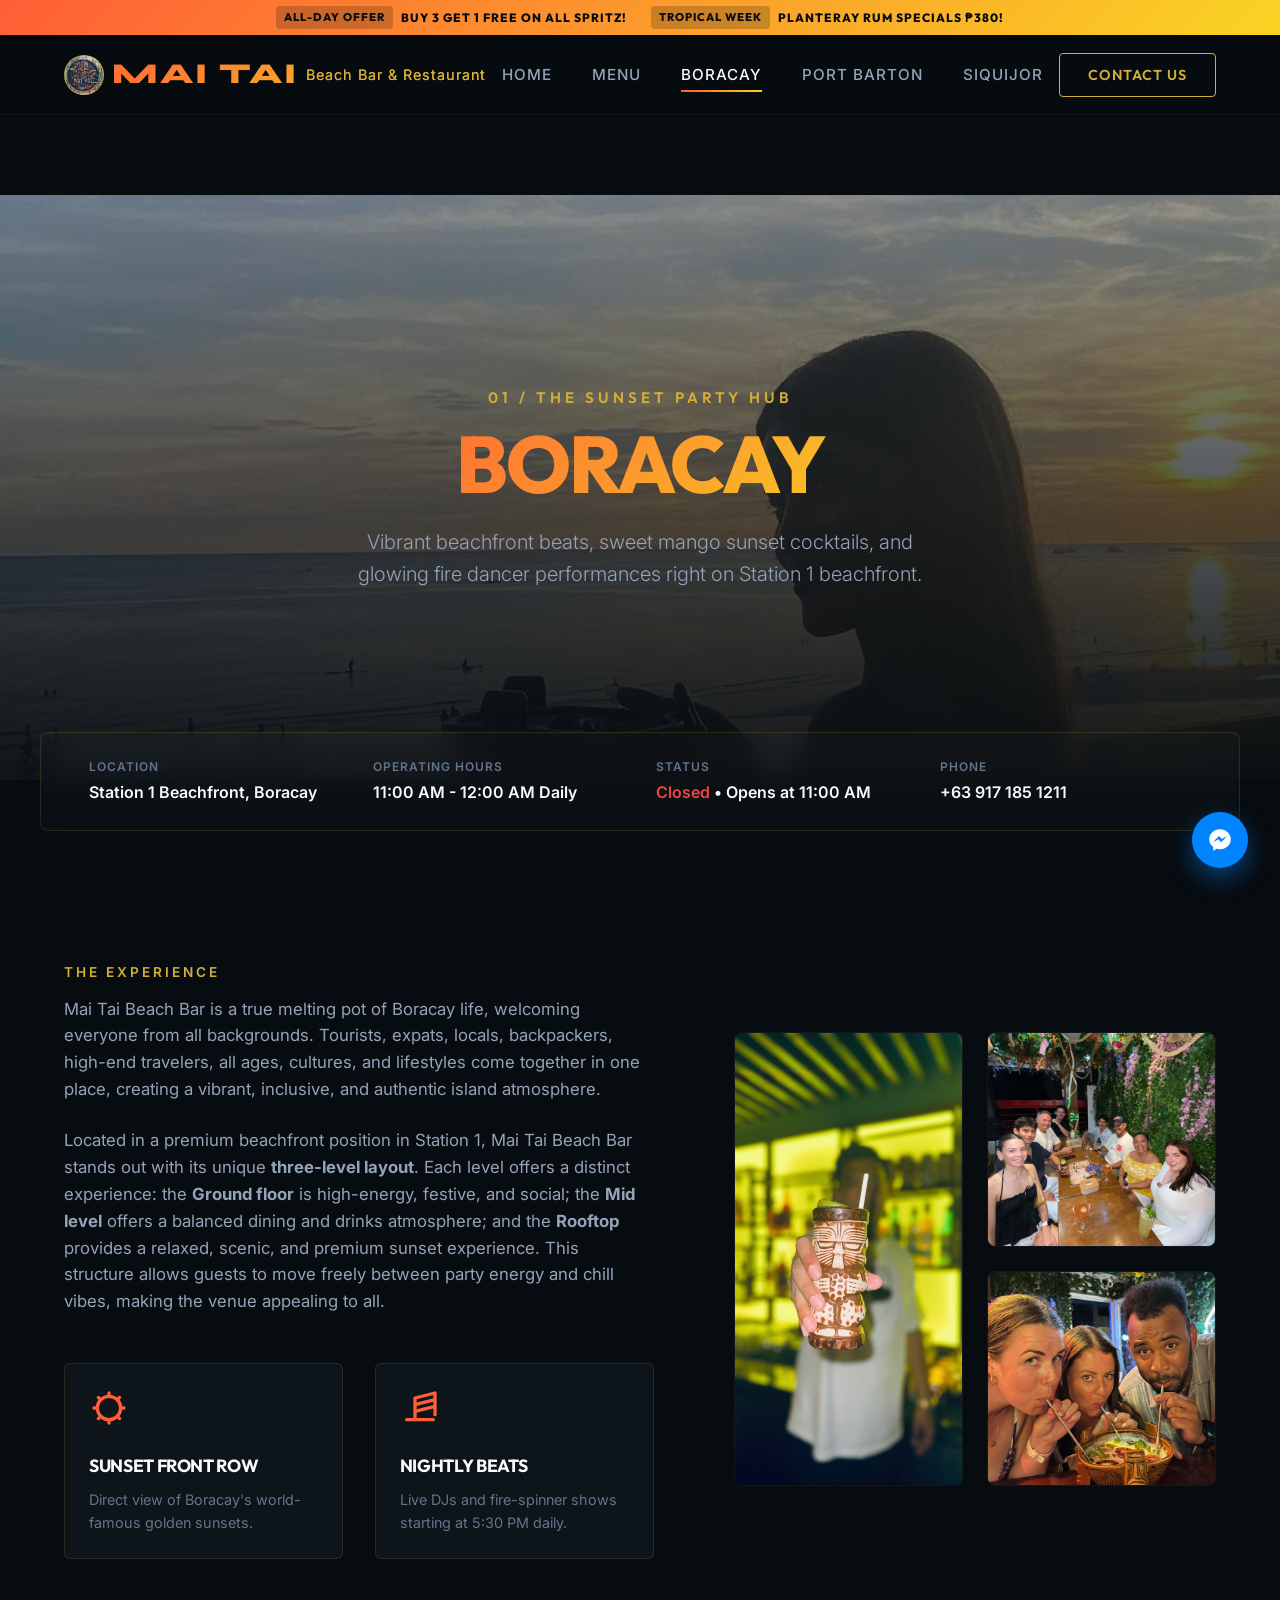
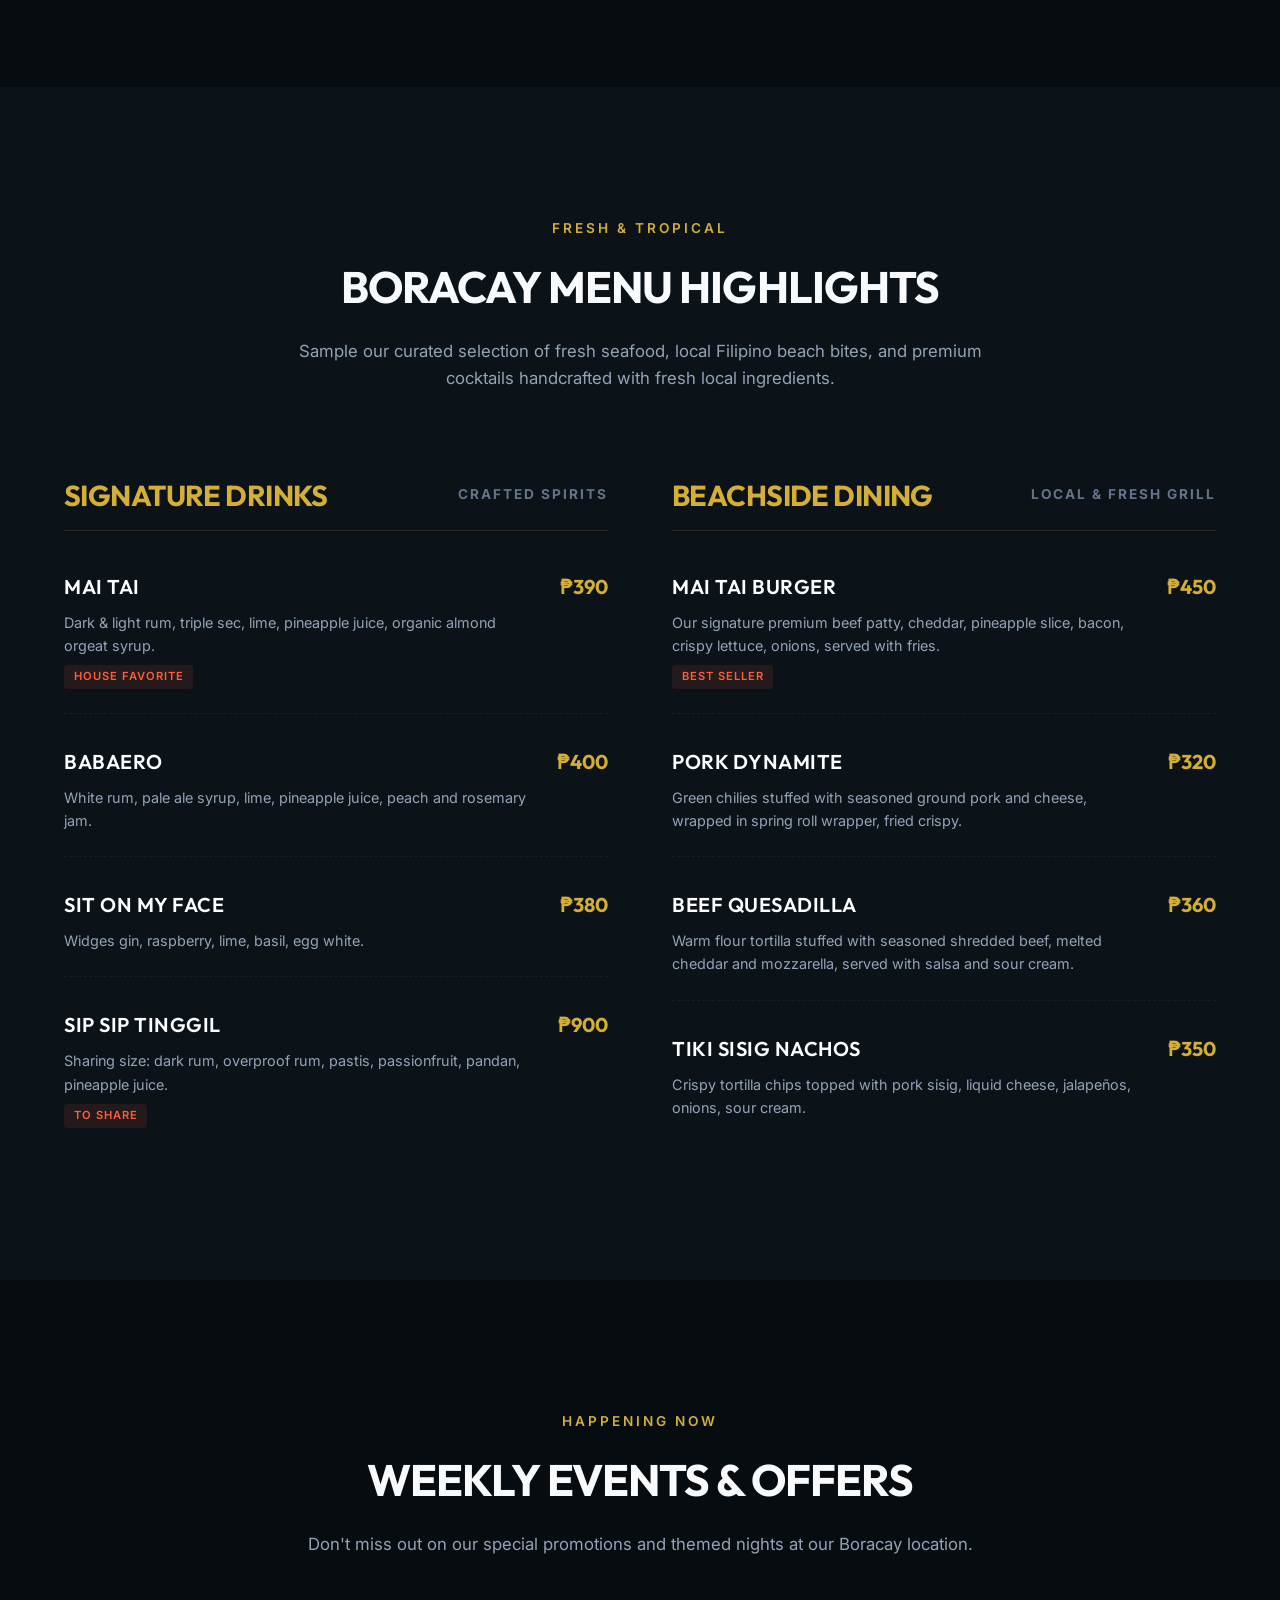
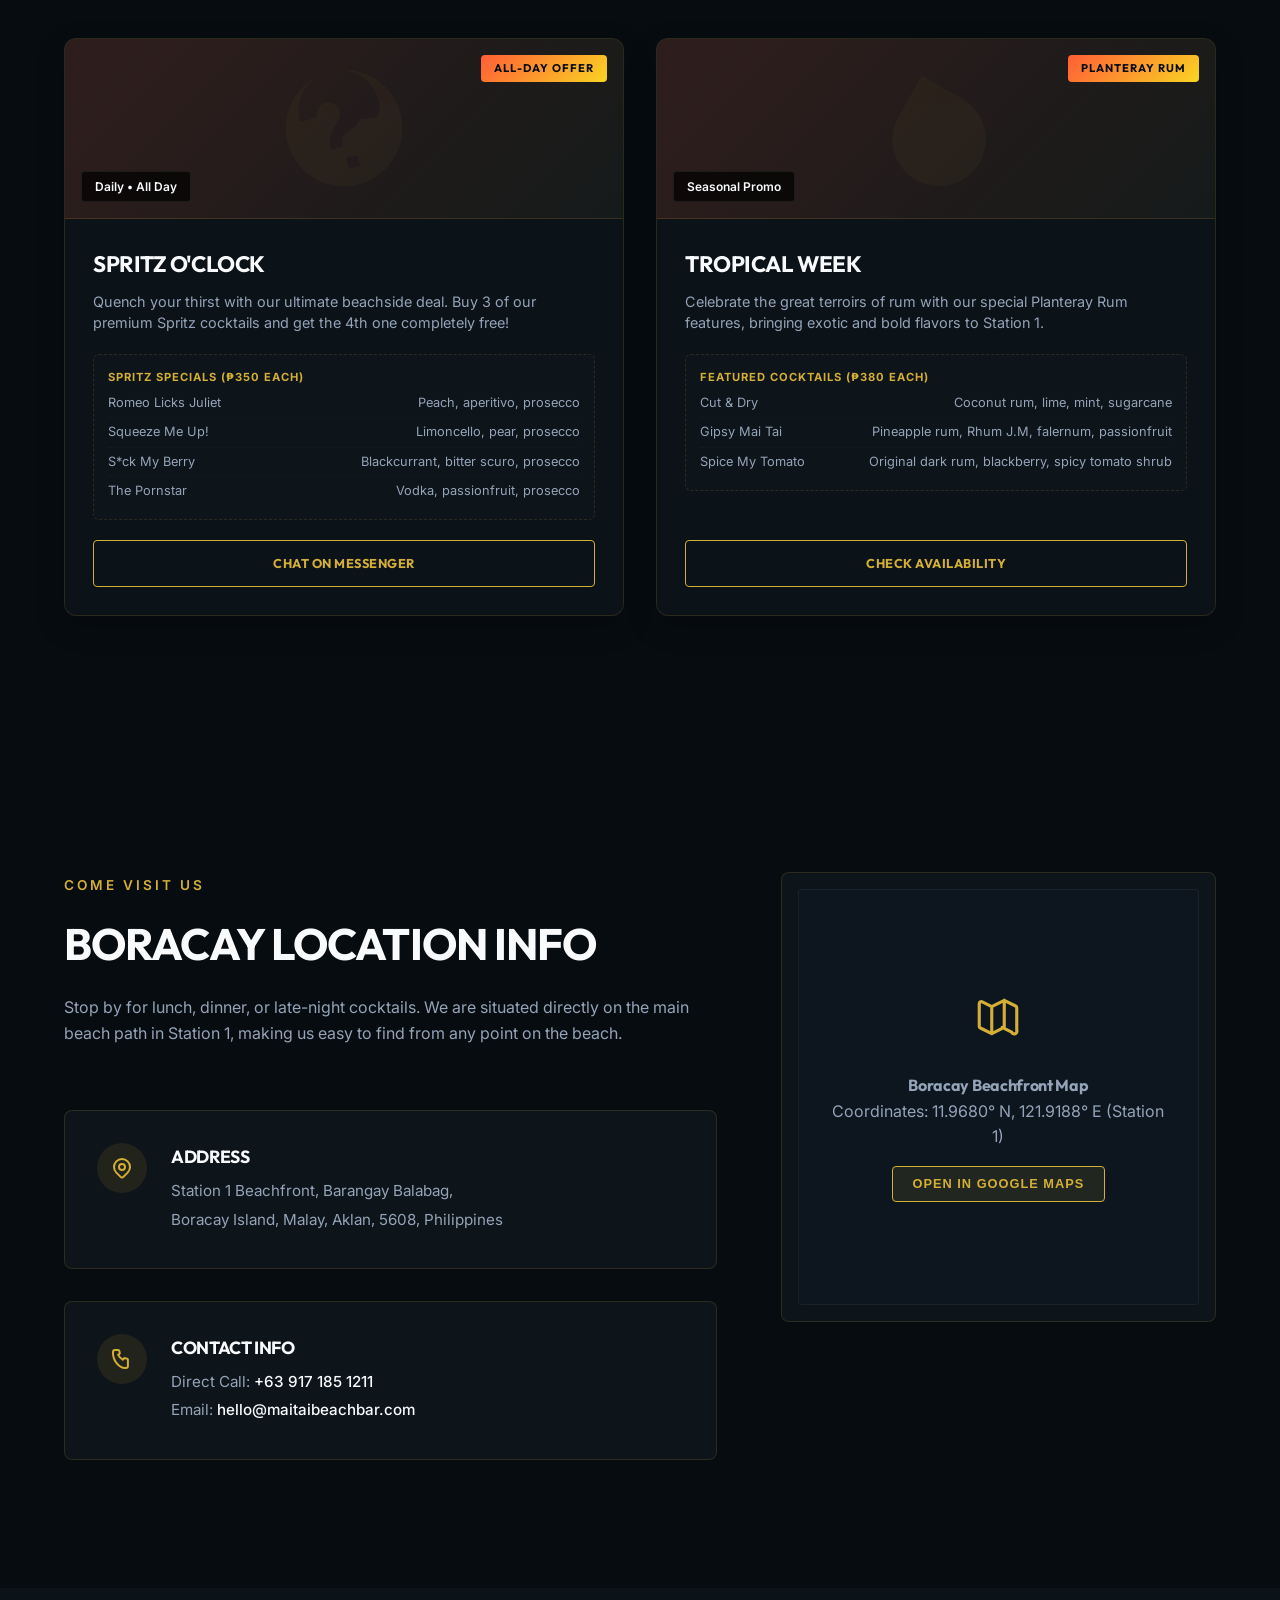
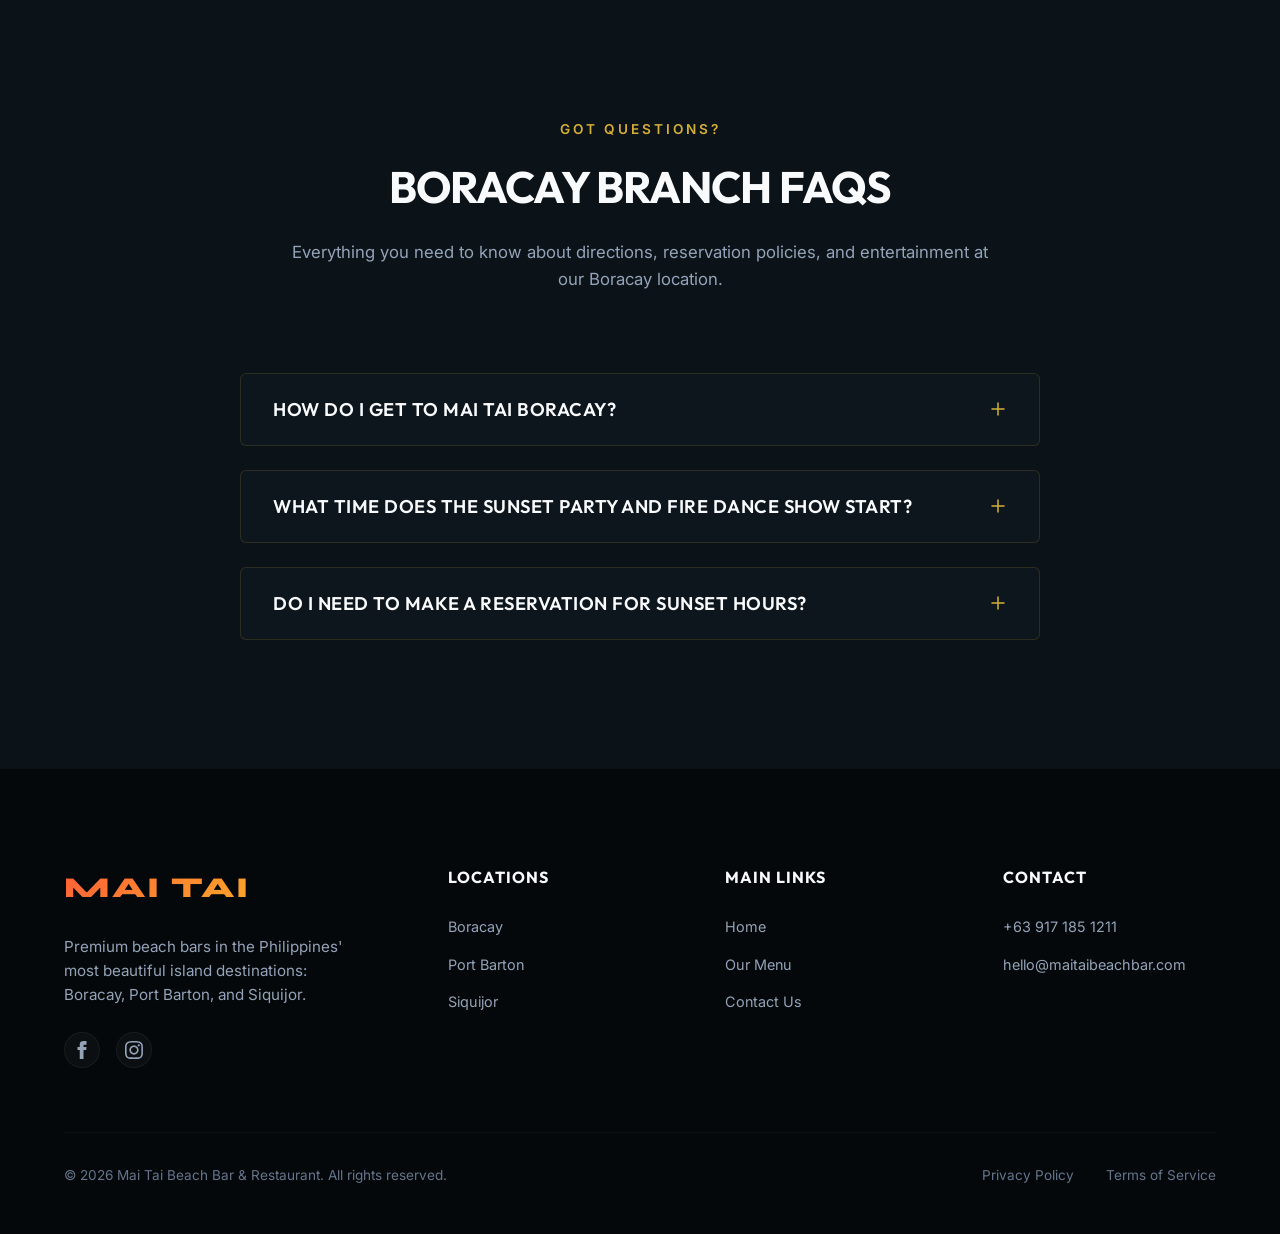
==== commit 4bcb9ba5: "Replace placeholder imagery with the bars' real photos + logo Swap the AI-generated placeholder imag" ====
--- a/boracay.html
+++ b/boracay.html
@@ -14,7 +14,11 @@
   <meta property="og:url" content="https://maitaibeachbar.com/boracay.html">
   <meta property="og:title" content="Mai Tai Beach Bar Boracay | Sunset Party & Grill beachfront Station 1">
   <meta property="og:description" content="Experience Boracay's best beach sunset party with signature cocktails, seafood grill, and glowing nightly entertainment right on Station 1 beachfront.">
-  <meta property="og:image" content="assets/images/boracay.png">
+  <meta property="og:image" content="assets/images/boracay/bora-01.jpg">
+
+  <!-- Favicon -->
+  <link rel="icon" type="image/png" href="assets/images/favicon.png">
+  <link rel="apple-touch-icon" href="assets/images/apple-touch-icon.png">
 
   <!-- Stylesheet -->
   <link rel="stylesheet" href="css/style.css">
@@ -28,7 +32,7 @@
         "@type": "BarOrRestaurant",
         "@id": "https://maitaibeachbar.com/boracay.html#localbusiness",
         "name": "Mai Tai Beach Bar & Restaurant - Boracay",
-        "image": "https://maitaibeachbar.com/assets/images/boracay.png",
+        "image": "https://maitaibeachbar.com/assets/images/boracay/bora-01.jpg",
         "url": "https://maitaibeachbar.com/boracay.html",
         "telephone": "+639179876543",
         "priceRange": "$$",
@@ -127,7 +131,7 @@
 
   <!-- Hero Section -->
   <header class="branch-hero">
-    <div class="branch-hero-bg" style="background-image: url('assets/images/boracay.png');"></div>
+    <div class="branch-hero-bg" style="background-image: url('assets/images/boracay/bora-01.jpg'); background-position: center 42%;"></div>
     <div class="branch-hero-content">
       <span class="branch-tag">01 / The Sunset Party Hub</span>
       <h1 class="branch-title">Boracay</h1>
@@ -181,13 +185,13 @@
       
       <div class="about-gallery">
         <div class="gallery-img wide">
-          <img src="assets/images/boracay.png" alt="Mai Tai Boracay sunset beachfront dining view">
+          <img src="assets/images/boracay/bora-15.jpg" alt="Signature carved tiki mug cocktail glowing against the back bar at Mai Tai Beach Bar Boracay" loading="lazy" width="900" height="1600">
         </div>
         <div class="gallery-img">
-          <img src="assets/images/boracay.png" alt="Vibrant tropical cocktails at Mai Tai Boracay">
+          <img src="assets/images/boracay/bora-18.jpg" alt="Guests sharing cocktails under the lush floral foliage canopy at Mai Tai Boracay" loading="lazy" width="1200" height="1600">
         </div>
         <div class="gallery-img">
-          <img src="assets/images/boracay.png" alt="Beachfront fire performance at Mai Tai Beach Bar">
+          <img src="assets/images/boracay/bora-19.jpg" alt="Friends sharing a communal tiki bowl cocktail at Mai Tai Beach Bar Boracay" loading="lazy" width="1200" height="1600">
         </div>
       </div>
     </div>
@@ -434,7 +438,7 @@
           </button>
           <div class="faq-answer">
             <div class="faq-answer-content">
-              Walk-ins are welcome, but beachfront tables are highly popular during sunset peak hours (4:30 PM - 6:30 PM). We strongly recommend reserving a table online in advance to guarantee the best views.
+              Walk-ins are welcome, but beachfront tables are highly popular during sunset peak hours (4:30 PM - 6:30 PM). We don't take online reservations, so we suggest arriving early to grab the best views. For large groups or special events, just message us on Facebook Messenger or Instagram.
             </div>
           </div>
         </div>
@@ -449,8 +453,8 @@
         <a href="index.html" class="logo">MAI TAI</a>
         <p class="footer-desc">Premium beach bars in the Philippines' most beautiful island destinations: Boracay, Port Barton, and Siquijor.</p>
         <div class="social-links">
-          <a href="#" class="social-icon" aria-label="Facebook"><svg fill="currentColor" width="18" height="18" viewBox="0 0 24 24"><path d="M9 8h-3v4h3v12h5v-12h3.642l.358-4h-4v-1.667c0-.955.192-1.333 1.115-1.333h2.885v-5h-3.808c-3.596 0-5.192 1.583-5.192 4.615v3.385z"/></svg></a>
-          <a href="#" class="social-icon" aria-label="Instagram"><svg fill="currentColor" width="18" height="18" viewBox="0 0 24 24"><path d="M12 2.163c3.204 0 3.584.012 4.85.07 3.252.148 4.771 1.691 4.919 4.919.058 1.265.069 1.645.069 4.849 0 3.205-.012 3.584-.069 4.849-.149 3.225-1.664 4.771-4.919 4.919-1.266.058-1.644.07-4.85.07-3.204 0-3.584-.012-4.849-.07-3.26-.149-4.771-1.699-4.919-4.92-.058-1.265-.07-1.644-.07-4.849 0-3.204.013-3.583.07-4.849.149-3.227 1.664-4.771 4.919-4.919 1.266-.057 1.645-.069 4.849-.069zm0-2c-3.259 0-3.667.014-4.947.072-4.358.2-6.78 2.618-6.98 6.98-.059 1.281-.073 1.689-.073 4.948 0 3.259.014 3.668.072 4.948.2 4.358 2.618 6.78 6.98 6.98 1.281.058 1.689.072 4.948.072 3.259 0 3.668-.014 4.948-.072 4.354-.2 6.782-2.618 6.979-6.98.059-1.28.073-1.689.073-4.948 0-3.259-.014-3.667-.072-4.947-.196-4.354-2.617-6.78-6.979-6.98-1.281-.059-1.69-.073-4.949-.073zm0 5.838c-3.403 0-6.162 2.759-6.162 6.162s2.759 6.163 6.162 6.163 6.162-2.759 6.162-6.163c0-3.403-2.759-6.162-6.162-6.162zm0 10.162c-2.209 0-4-1.79-4-4 0-2.209 1.791-4 4-4s4 1.791 4 4c0 2.21-1.791 4-4 4zm6.406-11.845c-.796 0-1.441.645-1.441 1.44s.645 1.44 1.441 1.44c.795 0 1.439-.645 1.439-1.44s-.644-1.44-1.439-1.44z"/></svg></a>
+          <a href="https://www.facebook.com/p/Mai-Tai-Beach-Bar-Boracay-61554360833059/" target="_blank" rel="noopener noreferrer" class="social-icon" aria-label="Facebook"><svg fill="currentColor" width="18" height="18" viewBox="0 0 24 24"><path d="M9 8h-3v4h3v12h5v-12h3.642l.358-4h-4v-1.667c0-.955.192-1.333 1.115-1.333h2.885v-5h-3.808c-3.596 0-5.192 1.583-5.192 4.615v3.385z"/></svg></a>
+          <a href="https://instagram.com/maitai.boracay" target="_blank" rel="noopener noreferrer" class="social-icon" aria-label="Instagram"><svg fill="currentColor" width="18" height="18" viewBox="0 0 24 24"><path d="M12 2.163c3.204 0 3.584.012 4.85.07 3.252.148 4.771 1.691 4.919 4.919.058 1.265.069 1.645.069 4.849 0 3.205-.012 3.584-.069 4.849-.149 3.225-1.664 4.771-4.919 4.919-1.266.058-1.644.07-4.85.07-3.204 0-3.584-.012-4.849-.07-3.26-.149-4.771-1.699-4.919-4.92-.058-1.265-.07-1.644-.07-4.849 0-3.204.013-3.583.07-4.849.149-3.227 1.664-4.771 4.919-4.919 1.266-.057 1.645-.069 4.849-.069zm0-2c-3.259 0-3.667.014-4.947.072-4.358.2-6.78 2.618-6.98 6.98-.059 1.281-.073 1.689-.073 4.948 0 3.259.014 3.668.072 4.948.2 4.358 2.618 6.78 6.98 6.98 1.281.058 1.689.072 4.948.072 3.259 0 3.668-.014 4.948-.072 4.354-.2 6.782-2.618 6.979-6.98.059-1.28.073-1.689.073-4.948 0-3.259-.014-3.667-.072-4.947-.196-4.354-2.617-6.78-6.979-6.98-1.281-.059-1.69-.073-4.949-.073zm0 5.838c-3.403 0-6.162 2.759-6.162 6.162s2.759 6.163 6.162 6.163 6.162-2.759 6.162-6.163c0-3.403-2.759-6.162-6.162-6.162zm0 10.162c-2.209 0-4-1.79-4-4 0-2.209 1.791-4 4-4s4 1.791 4 4c0 2.21-1.791 4-4 4zm6.406-11.845c-.796 0-1.441.645-1.441 1.44s.645 1.44 1.441 1.44c.795 0 1.439-.645 1.439-1.44s-.644-1.44-1.439-1.44z"/></svg></a>
         </div>
       </div>
       
@@ -523,7 +527,7 @@
               <svg fill="currentColor" width="16" height="16" viewBox="0 0 24 24"><path d="M12 2C6.5 2 2 6.14 2 11.25c0 2.91 1.45 5.51 3.73 7.2L5.67 22l3.41-1.87c.92.26 1.9.4 2.92.4 5.5 0 10-4.14 10-9.25S17.5 2 12 2zm1.14 12.18l-2.61-2.79-5.07 2.79 5.56-5.91 2.68 2.79 5-2.79-5.56 5.92z"/></svg>
               Chat on Messenger
             </a>
-            <a href="https://instagram.com/maitaibeachbar" target="_blank" rel="noopener noreferrer" class="contact-action-btn instagram-btn">
+            <a href="https://instagram.com/maitai.boracay" target="_blank" rel="noopener noreferrer" class="contact-action-btn instagram-btn">
               <svg fill="currentColor" width="16" height="16" viewBox="0 0 24 24"><path d="M12 2.163c3.204 0 3.584.012 4.85.07 3.252.148 4.771 1.691 4.919 4.919.058 1.265.069 1.645.069 4.849 0 3.205-.012 3.584-.069 4.849-.149 3.225-1.664 4.771-4.919 4.919-1.266.058-1.644.07-4.85.07-3.204 0-3.584-.012-4.849-.07-3.26-.149-4.771-1.699-4.919-4.92-.058-1.265-.07-1.644-.07-4.849 0-3.204.013-3.583.07-4.849.149-3.227 1.664-4.771 4.919-4.919 1.266-.057 1.645-.069 4.849-.069zm0-2c-3.259 0-3.667.014-4.947.072-4.358.2-6.78 2.618-6.98 6.98-.059 1.281-.073 1.689-.073 4.948 0 3.259.014 3.668.072 4.948.2 4.358 2.618 6.78 6.98 6.98 1.281.058 1.689.072 4.948.072 3.259 0 3.668-.014 4.948-.072 4.354-.2 6.782-2.618 6.979-6.98.059-1.28.073-1.689.073-4.948 0-3.259-.014-3.667-.072-4.947-.196-4.354-2.617-6.78-6.979-6.98-1.281-.059-1.69-.073-4.949-.073zm0 5.838c-3.403 0-6.162 2.759-6.162 6.162s2.759 6.163 6.162 6.163 6.162-2.759 6.162-6.163c0-3.403-2.759-6.162-6.162-6.162zm0 10.162c-2.209 0-4-1.79-4-4 0-2.209 1.791-4 4-4s4 1.791 4 4c0 2.21-1.791 4-4 4zm6.406-11.845c-.796 0-1.441.645-1.441 1.44s.645 1.44 1.441 1.44c.795 0 1.439-.645 1.439-1.44s-.644-1.44-1.439-1.44z"/></svg>
             </a>
           </div>
--- a/css/style.css
+++ b/css/style.css
@@ -619,6 +619,21 @@
   height: 200px;
 }
 
+/* Portrait-friendly editorial gallery (real phone photos are vertical):
+   one tall feature tile on the left + two stacked tiles on the right. */
+.about-gallery {
+  grid-template-columns: repeat(2, 1fr);
+  grid-template-rows: repeat(2, 215px);
+}
+.about-gallery .gallery-img {
+  height: 100%;
+}
+.about-gallery .gallery-img.wide {
+  grid-column: 1;
+  grid-row: 1 / span 2;
+  height: 100%;
+}
+
 /* Digital Menu Section */
 .menu-grid {
   display: grid;
@@ -1829,3 +1844,41 @@
   box-shadow: 0 5px 15px rgba(255, 94, 54, 0.3);
 }
 
+/* ─── Real brand emblem (carved tiki roundel) in the navbar ─── */
+.navbar .logo::before {
+  content: '';
+  width: 38px;
+  height: 38px;
+  flex-shrink: 0;
+  border-radius: 50%;
+  background: url('../assets/images/logo-emblem.png') center/cover;
+  border: 1px solid rgba(212, 175, 55, 0.45);
+  box-shadow: 0 2px 8px rgba(0, 0, 0, 0.45);
+}
+
+/* Keep the portrait gallery readable on tablet/mobile */
+@media (max-width: 992px) {
+  .about-gallery {
+    grid-template-columns: repeat(2, 1fr);
+    grid-template-rows: auto;
+  }
+  .about-gallery .gallery-img {
+    height: 230px;
+  }
+  .about-gallery .gallery-img.wide {
+    grid-column: 1 / -1;
+    grid-row: auto;
+    height: 230px;
+  }
+}
+
+@media (max-width: 768px) {
+  .navbar .logo::before {
+    width: 32px;
+    height: 32px;
+  }
+  .logo {
+    font-size: 1.5rem;
+  }
+}
+
